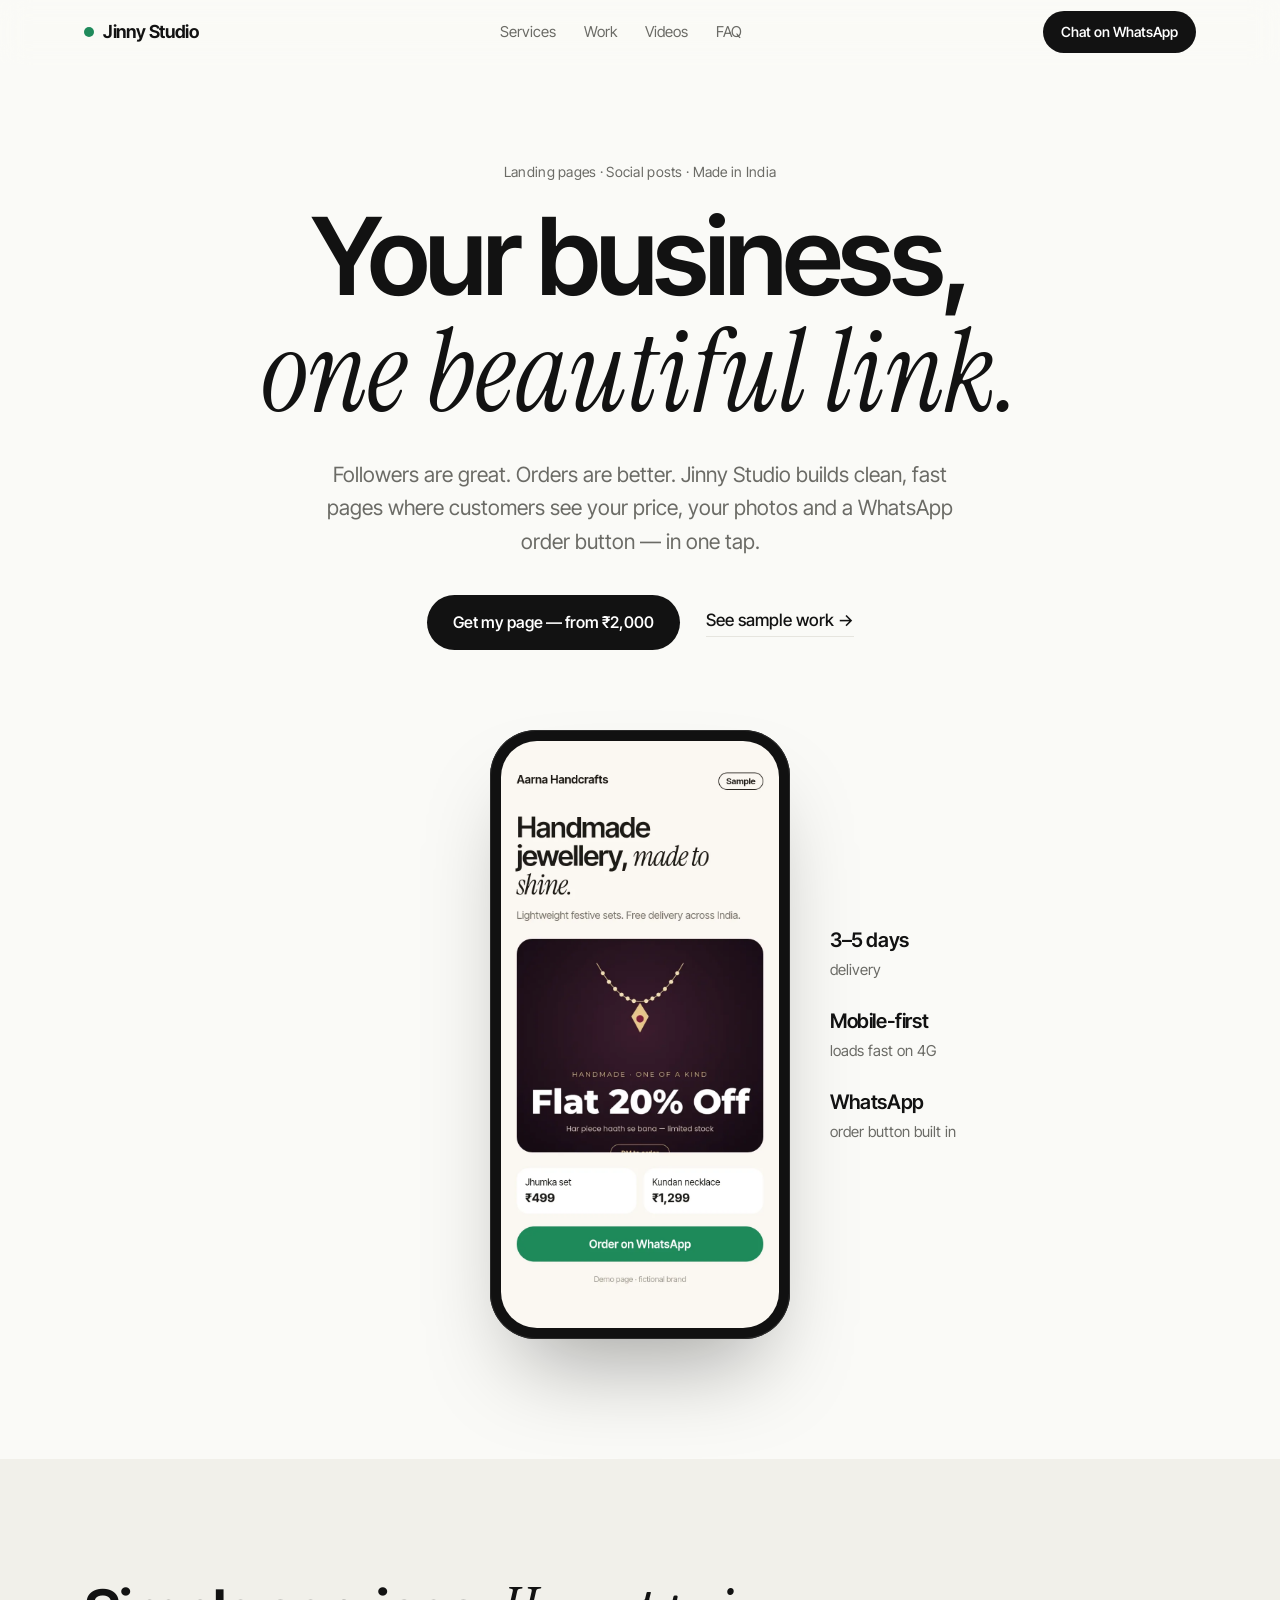
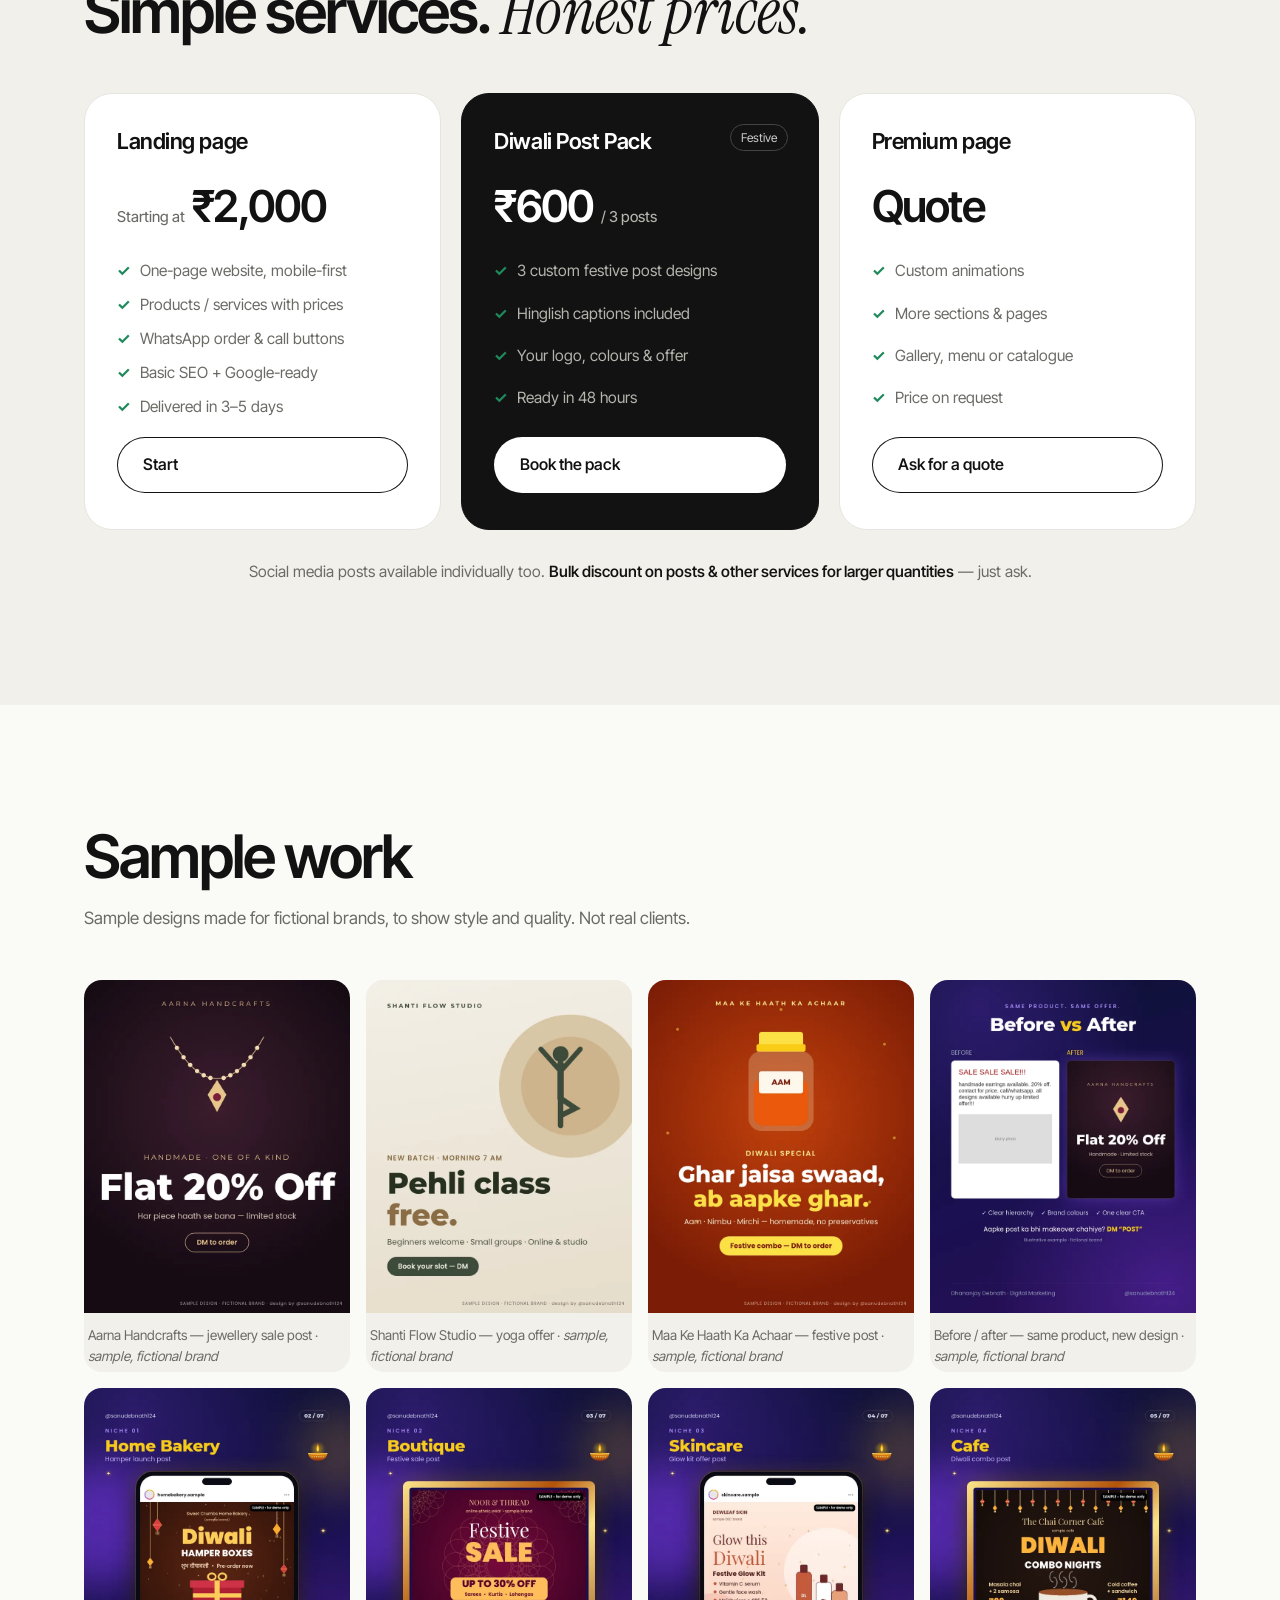
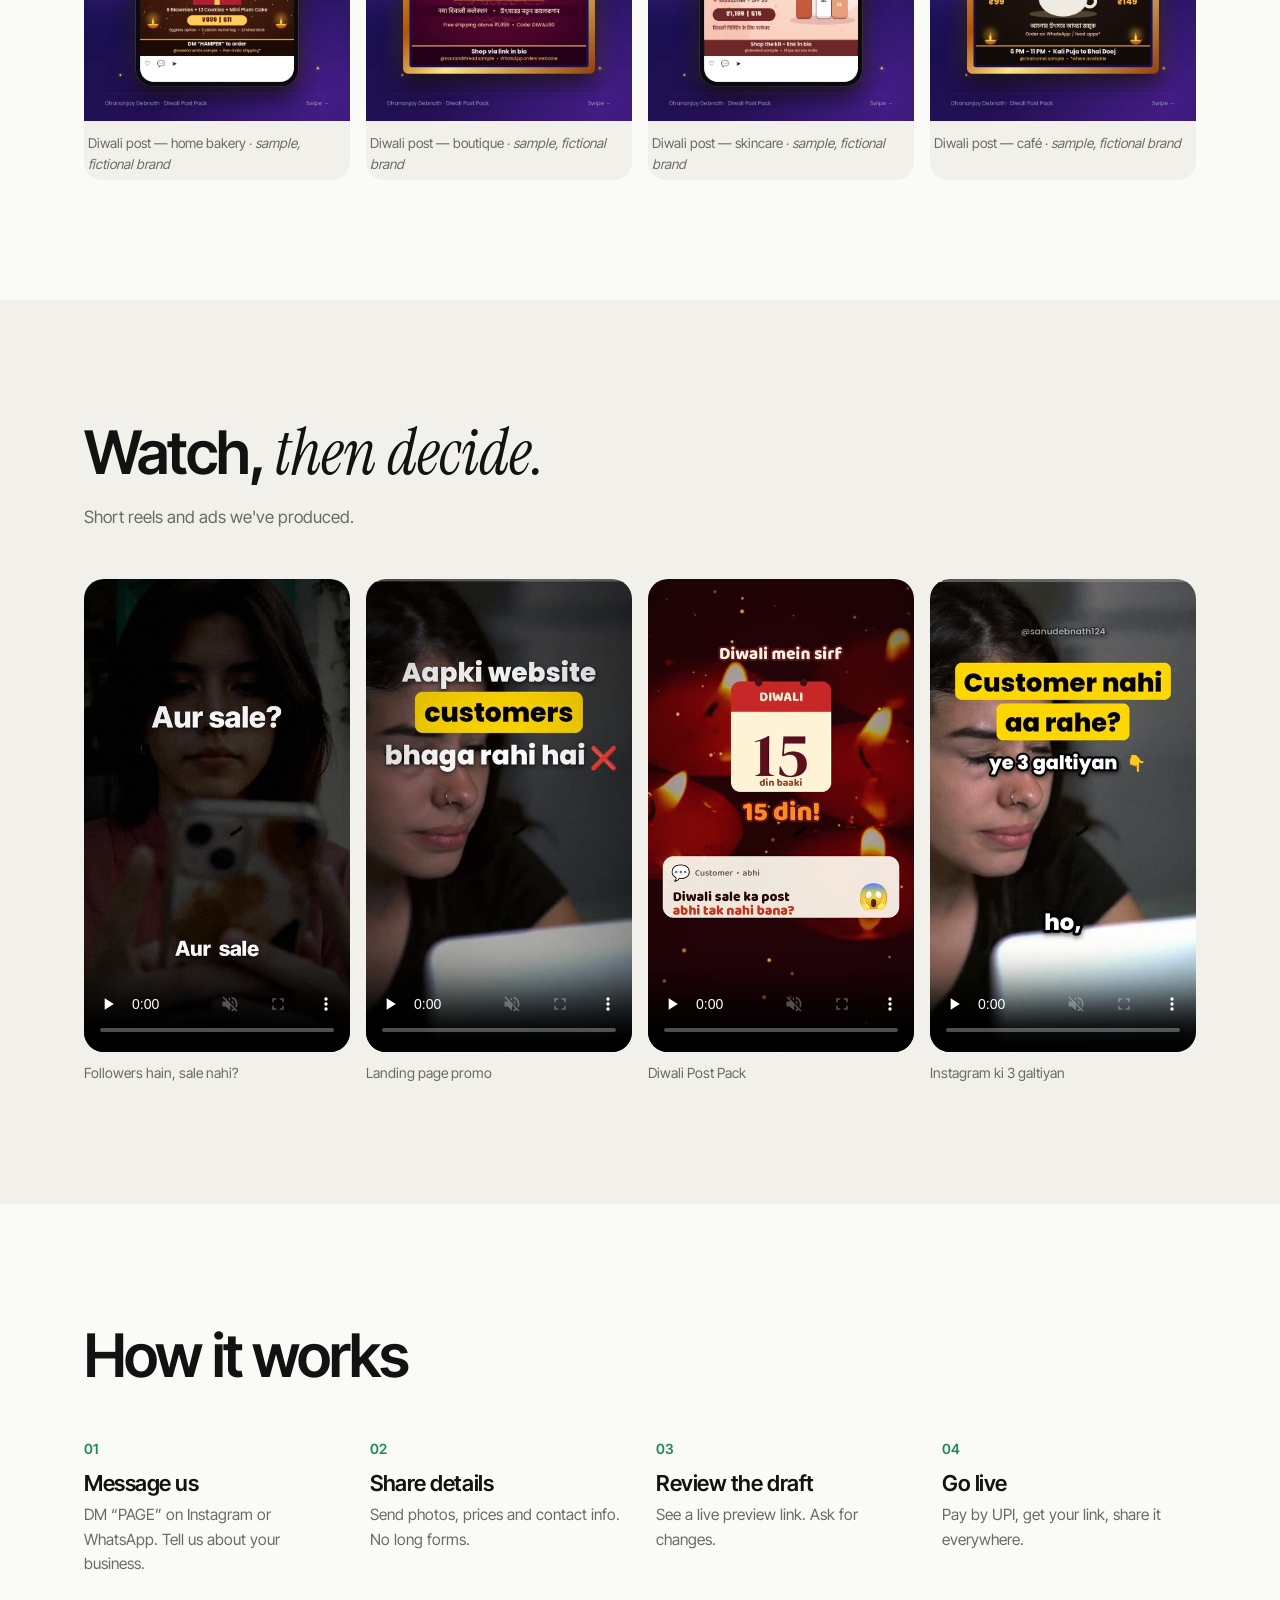
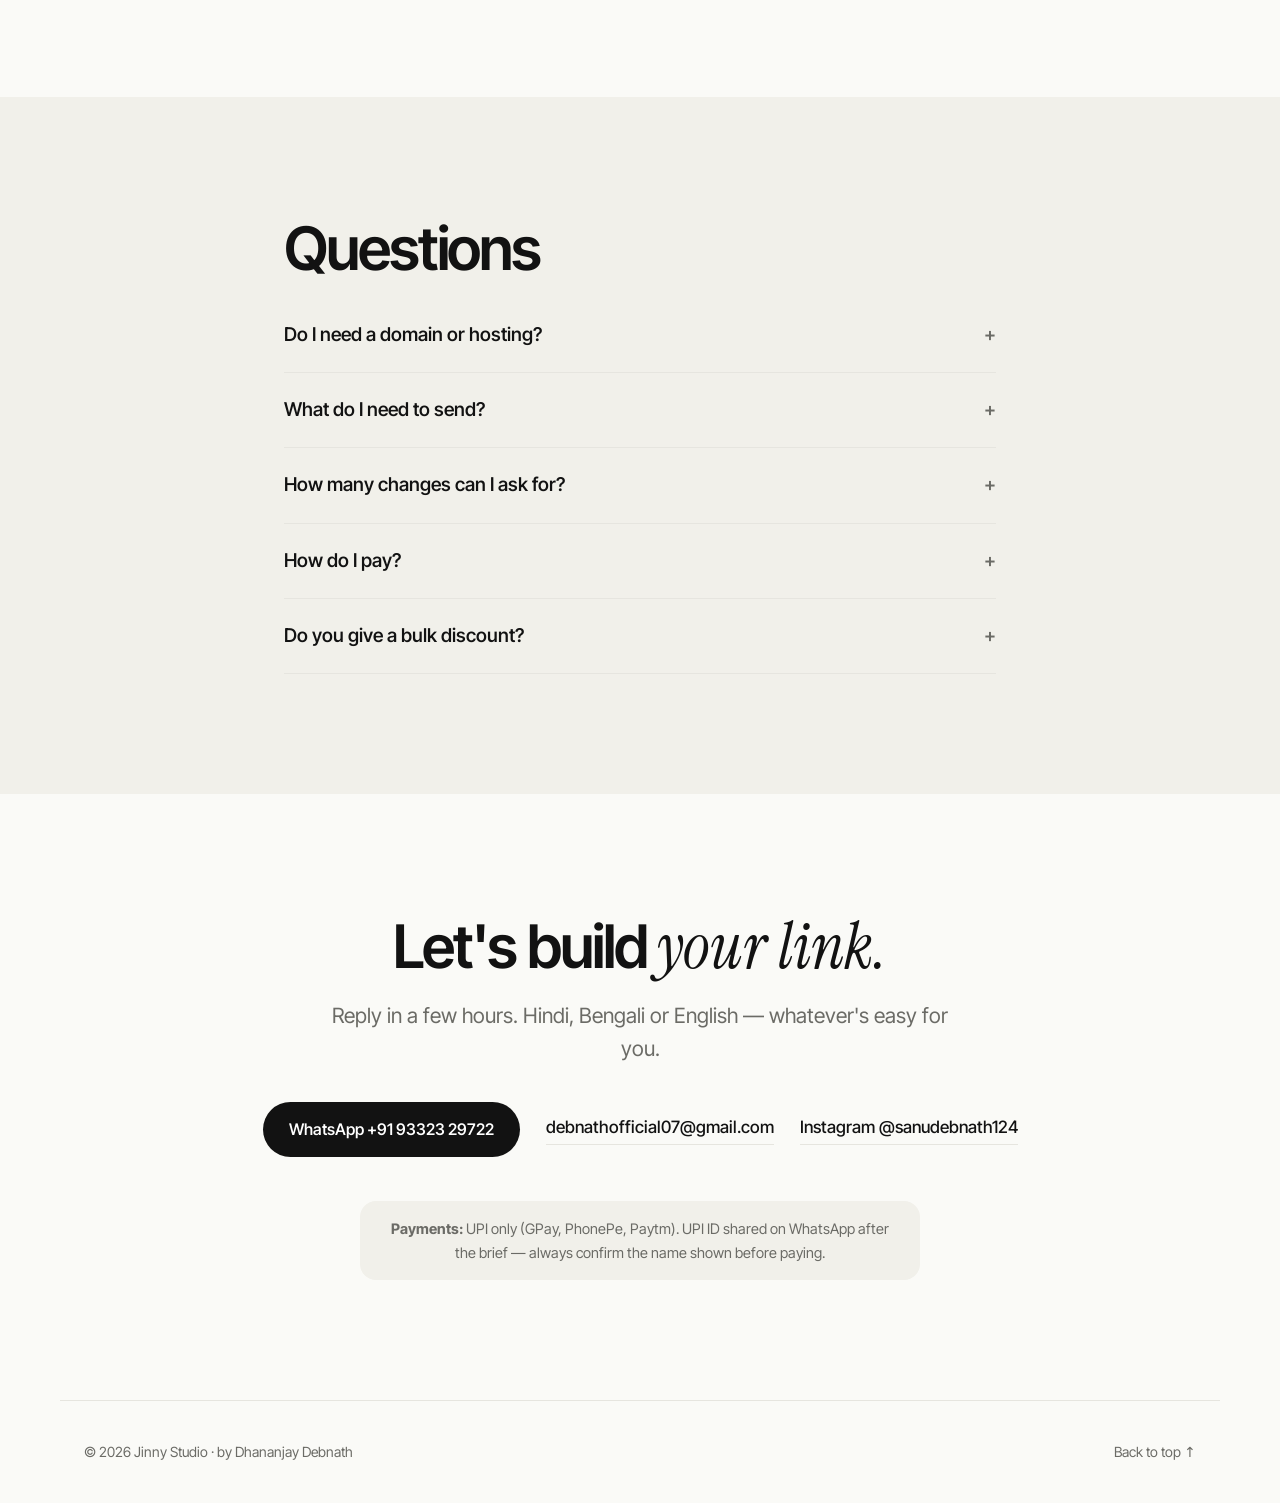
==== index.html @ 14b3f4c2 "Jinny Studio landing page" ====
<!doctype html>
<html lang="en-IN">
<head>
<meta charset="utf-8">
<meta name="viewport" content="width=device-width,initial-scale=1">
<title>Jinny Studio — Landing pages & social posts for small Indian businesses</title>
<meta name="description" content="Jinny Studio builds fast, mobile-first landing pages from ₹2,000 (3–5 days) and scroll-stopping social media posts for small businesses across India. WhatsApp-ready, UPI-friendly.">
<link rel="canonical" href="https://jinnystudio.vercel.app/">
<meta name="theme-color" content="#fafaf7">
<meta property="og:type" content="website">
<meta property="og:site_name" content="Jinny Studio">
<meta property="og:title" content="Jinny Studio — Your business, one beautiful link.">
<meta property="og:description" content="Landing pages starting at ₹2,000. Diwali Post Pack: 3 posts for ₹600 in 48 hours.">
<meta property="og:url" content="https://jinnystudio.vercel.app/">
<meta property="og:image" content="https://jinnystudio.vercel.app/assets/img/og.jpg">
<meta property="og:locale" content="en_IN">
<meta name="twitter:card" content="summary_large_image">
<link rel="icon" href="assets/img/favicon.svg" type="image/svg+xml">
<link rel="preload" href="assets/fonts/intertight.woff2" as="font" type="font/woff2" crossorigin>
<link rel="stylesheet" href="assets/site.css">
<script type="application/ld+json">{"@context": "https://schema.org", "@type": ["ProfessionalService", "LocalBusiness"], "name": "Jinny Studio", "url": "https://jinnystudio.vercel.app/", "image": "https://jinnystudio.vercel.app/assets/img/og.jpg", "founder": {"@type": "Person", "name": "Dhananjay Debnath"}, "email": "debnathofficial07@gmail.com", "telephone": "+919332329722", "areaServed": {"@type": "Country", "name": "India"}, "address": {"@type": "PostalAddress", "addressCountry": "IN"}, "priceRange": "₹600–₹2,000+", "paymentAccepted": "UPI", "sameAs": ["https://instagram.com/sanudebnath124"], "hasOfferCatalog": {"@type": "OfferCatalog", "name": "Services", "itemListElement": [{"@type": "Offer", "name": "Landing page", "description": "Mobile-first one-page website, 3–5 day delivery", "priceSpecification": {"@type": "PriceSpecification", "minPrice": 2000, "priceCurrency": "INR"}}, {"@type": "Offer", "name": "Diwali Post Pack", "description": "3 festive posts in 48 hours", "price": 600, "priceCurrency": "INR"}, {"@type": "Offer", "name": "Premium landing page", "description": "Custom animations, more sections — price on request"}]}}</script>
</head>
<body>
<a class="skip" href="#main">Skip to content</a>
<header class="nav" id="top">
  <div class="wrap nav-in">
    <a href="#top" class="logo" aria-label="Jinny Studio home"><span class="dot"></span>Jinny Studio</a>
    <nav aria-label="Primary"><a href="#services">Services</a><a href="#work">Work</a><a href="#videos">Videos</a><a href="#faq">FAQ</a></nav>
    <a class="btn btn-sm" href="https://wa.me/919332329722?text=Hi%2C%20I%20want%20a%20landing%20page" rel="noopener">Chat on WhatsApp</a>
  </div>
</header>
<main id="main">
<section class="hero wrap">
  <p class="eyebrow r">Landing pages · Social posts · Made in India</p>
  <h1 class="r">Your business,<br><em>one beautiful link.</em></h1>
  <p class="lede r">Followers are great. Orders are better. Jinny Studio builds clean, fast pages where customers see your price, your photos and a WhatsApp order button — in one tap.</p>
  <div class="cta-row r"><a class="btn" href="https://wa.me/919332329722?text=PAGE" rel="noopener">Get my page — from ₹2,000</a><a class="link" href="#work">See sample work →</a></div>
  <div class="hero-device r">
    <div class="phone"><div class="screen"><img src="assets/img/hero-sample-page.webp" alt="Sample landing page for a fictional jewellery brand on a phone" width="780" height="1688" fetchpriority="high"></div></div>
    <ul class="facts"><li><b>3–5 days</b><span>delivery</span></li><li><b>Mobile-first</b><span>loads fast on 4G</span></li><li><b>WhatsApp</b><span>order button built in</span></li></ul>
  </div>
</section>

<section id="services" class="band">
  <div class="wrap">
    <h2 class="r">Simple services. <em>Honest prices.</em></h2>
    <div class="cards">
      <article class="card r"><h3>Landing page</h3><p class="price"><small>Starting at</small> ₹2,000</p><ul><li>One-page website, mobile-first</li><li>Products / services with prices</li><li>WhatsApp order & call buttons</li><li>Basic SEO + Google-ready</li><li>Delivered in 3–5 days</li></ul><a class="btn btn-line" href="https://wa.me/919332329722?text=PAGE">Start</a></article>
      <article class="card card-dark r"><span class="tag">Festive</span><h3>Diwali Post Pack</h3><p class="price">₹600 <small>/ 3 posts</small></p><ul><li>3 custom festive post designs</li><li>Hinglish captions included</li><li>Your logo, colours & offer</li><li>Ready in 48 hours</li></ul><a class="btn btn-light" href="https://wa.me/919332329722?text=DIWALI">Book the pack</a></article>
      <article class="card r"><h3>Premium page</h3><p class="price">Quote</p><ul><li>Custom animations</li><li>More sections & pages</li><li>Gallery, menu or catalogue</li><li>Price on request</li></ul><a class="btn btn-line" href="https://wa.me/919332329722?text=PREMIUM">Ask for a quote</a></article>
    </div>
    <p class="note r">Social media posts available individually too. <b>Bulk discount on posts &amp; other services for larger quantities</b> — just ask.</p>
  </div>
</section>

<section id="work" class="wrap sec">
  <h2 class="r">Sample work</h2>
  <p class="sub r">Sample designs made for fictional brands, to show style and quality. Not real clients.</p>
  <div class="grid">
    <figure class="r"><img src="assets/img/aarna-jewellery.webp" alt="Sample design for a fictional brand: Aarna Handcrafts — jewellery sale post" width="720" height="900" loading="lazy" decoding="async"><figcaption>Aarna Handcrafts — jewellery sale post · <i>sample, fictional brand</i></figcaption></figure>
<figure class="r"><img src="assets/img/shanti-yoga.webp" alt="Sample design for a fictional brand: Shanti Flow Studio — yoga offer" width="720" height="900" loading="lazy" decoding="async"><figcaption>Shanti Flow Studio — yoga offer · <i>sample, fictional brand</i></figcaption></figure>
<figure class="r"><img src="assets/img/maa-achaar.webp" alt="Sample design for a fictional brand: Maa Ke Haath Ka Achaar — festive post" width="720" height="900" loading="lazy" decoding="async"><figcaption>Maa Ke Haath Ka Achaar — festive post · <i>sample, fictional brand</i></figcaption></figure>
<figure class="r"><img src="assets/img/before-after.webp" alt="Sample design for a fictional brand: Before / after — same product, new design" width="720" height="900" loading="lazy" decoding="async"><figcaption>Before / after — same product, new design · <i>sample, fictional brand</i></figcaption></figure>
<figure class="r"><img src="assets/img/diwali-bakery.webp" alt="Sample design for a fictional brand: Diwali post — home bakery" width="720" height="900" loading="lazy" decoding="async"><figcaption>Diwali post — home bakery · <i>sample, fictional brand</i></figcaption></figure>
<figure class="r"><img src="assets/img/diwali-boutique.webp" alt="Sample design for a fictional brand: Diwali post — boutique" width="720" height="900" loading="lazy" decoding="async"><figcaption>Diwali post — boutique · <i>sample, fictional brand</i></figcaption></figure>
<figure class="r"><img src="assets/img/diwali-skincare.webp" alt="Sample design for a fictional brand: Diwali post — skincare" width="720" height="900" loading="lazy" decoding="async"><figcaption>Diwali post — skincare · <i>sample, fictional brand</i></figcaption></figure>
<figure class="r"><img src="assets/img/diwali-cafe.webp" alt="Sample design for a fictional brand: Diwali post — café" width="720" height="900" loading="lazy" decoding="async"><figcaption>Diwali post — café · <i>sample, fictional brand</i></figcaption></figure>
  </div>
</section>

<section id="videos" class="band">
  <div class="wrap">
    <h2 class="r">Watch, <em>then decide.</em></h2>
    <p class="sub r">Short reels and ads we've produced.</p>
    <div class="vids" id="vids"><div class="r"><div class="vid"><video data-src="assets/video/jinny-ad-online-customers.mp4" poster="assets/img/jinny-ad-poster.jpg" controls muted playsinline preload="none"></video></div><p class="vt">Followers hain, sale nahi?</p></div>
<div class="r"><div class="vid"><video data-src="assets/video/landing-promo.mp4" poster="assets/img/landing-promo-poster.jpg" controls muted playsinline preload="none"></video></div><p class="vt">Landing page promo</p></div>
<div class="r"><div class="vid"><video data-src="assets/video/diwali-post-pack.mp4" poster="assets/img/diwali-post-pack-poster.jpg" controls muted playsinline preload="none"></video></div><p class="vt">Diwali Post Pack</p></div>
<div class="r"><div class="vid"><video data-src="assets/video/reel-3-galtiyan.mp4" poster="assets/img/reel-3-galtiyan-poster.jpg" controls muted playsinline preload="none"></video></div><p class="vt">Instagram ki 3 galtiyan</p></div></div>
  </div>
</section>

<section class="wrap sec" id="process">
  <h2 class="r">How it works</h2>
  <ol class="steps">
    <li class="r"><span>01</span><h3>Message us</h3><p>DM “PAGE” on Instagram or WhatsApp. Tell us about your business.</p></li>
    <li class="r"><span>02</span><h3>Share details</h3><p>Send photos, prices and contact info. No long forms.</p></li>
    <li class="r"><span>03</span><h3>Review the draft</h3><p>See a live preview link. Ask for changes.</p></li>
    <li class="r"><span>04</span><h3>Go live</h3><p>Pay by UPI, get your link, share it everywhere.</p></li>
  </ol>
</section>

<section id="faq" class="band">
  <div class="wrap narrow">
    <h2 class="r">Questions</h2>
    <details class="r"><summary>Do I need a domain or hosting?</summary><p>No. Your page goes live on a free link first. If you want your own .in or .com domain later, we'll help you connect it (domain cost is paid by you, directly to the registrar).</p></details>
    <details class="r"><summary>What do I need to send?</summary><p>Your business name, logo (if any), 5–10 product photos, prices, WhatsApp number and address or delivery area.</p></details>
    <details class="r"><summary>How many changes can I ask for?</summary><p>Reasonable changes during the draft stage are included. Big new sections may move you to the Premium tier.</p></details>
    <details class="r"><summary>How do I pay?</summary><p>UPI. A part is paid upfront to start, the rest after you approve the draft. Details on WhatsApp.</p></details>
    <details class="r"><summary>Do you give a bulk discount?</summary><p>Yes — for larger quantities of posts and other services. Message us with what you need for a quote.</p></details>
  </div>
</section>

<section id="contact" class="wrap sec contact">
  <h2 class="r">Let's build <em>your link.</em></h2>
  <p class="lede r">Reply in a few hours. Hindi, Bengali or English — whatever's easy for you.</p>
  <div class="cta-row r"><a class="btn" href="https://wa.me/919332329722?text=PAGE">WhatsApp +91 93323 29722</a><a class="link" href="mailto:debnathofficial07@gmail.com">debnathofficial07@gmail.com</a><a class="link" href="https://instagram.com/sanudebnath124" rel="noopener">Instagram @sanudebnath124</a></div>
  <p class="upi r"><b>Payments:</b> UPI only (GPay, PhonePe, Paytm). UPI ID shared on WhatsApp after the brief — always confirm the name shown before paying.</p>
</section>
</main>
<footer class="wrap foot"><span>© <span id="y">2026</span> Jinny Studio · by Dhananjay Debnath</span><a href="#top">Back to top ↑</a></footer>
<script>window.SITE={"youtubeIds": ["", "", ""]};</script>
<script src="assets/site.js" defer></script>
</body>
</html>
---- assets/site.css ----
@font-face{font-family:"Inter Tight";src:url(fonts/intertight.woff2) format("woff2");font-weight:100 900;font-display:swap}
@font-face{font-family:"Instrument Serif";src:url(fonts/instrument-italic.woff2) format("woff2");font-style:italic;font-display:swap}
:root{--bg:#fafaf7;--ink:#121212;--mut:#6b6b66;--line:#e6e5df;--soft:#f1f0ea;--acc:#1f8a5b}
*{box-sizing:border-box;margin:0;padding:0}
html{scroll-behavior:smooth;-webkit-text-size-adjust:100%}
body{font:17px/1.6 "Inter Tight",system-ui,-apple-system,Segoe UI,sans-serif;background:var(--bg);color:var(--ink);-webkit-font-smoothing:antialiased}
img,video{max-width:100%;display:block}
a{color:inherit}
em{font-family:"Instrument Serif",Georgia,serif;font-style:italic;font-weight:400;letter-spacing:0}
.wrap{max-width:1160px;margin:0 auto;padding:0 24px}.narrow{max-width:760px}
.skip{position:absolute;left:-999px}.skip:focus{left:12px;top:12px;background:#fff;padding:8px;z-index:9}
.nav{position:sticky;top:0;z-index:5;background:rgba(250,250,247,.82);backdrop-filter:saturate(1.6) blur(14px);-webkit-backdrop-filter:saturate(1.6) blur(14px);border-bottom:1px solid transparent;transition:border-color .3s}
.nav.s{border-color:var(--line)}
.nav-in{display:flex;align-items:center;justify-content:space-between;height:64px;gap:24px}
.logo{font-weight:650;letter-spacing:-.02em;text-decoration:none;display:flex;align-items:center;gap:9px;font-size:18px}
.dot{width:10px;height:10px;border-radius:50%;background:var(--acc)}
nav a{text-decoration:none;color:var(--mut);font-size:15px;margin:0 14px;transition:color .2s}nav a:hover{color:var(--ink)}
.btn{display:inline-block;background:var(--ink);color:#fff;text-decoration:none;padding:15px 26px;border-radius:999px;font-weight:550;font-size:16px;transition:transform .2s,background .2s}
.btn:hover{transform:translateY(-1px);background:#000}.btn-sm{padding:10px 18px;font-size:14px}
.btn-line{background:transparent;color:var(--ink);box-shadow:inset 0 0 0 1px var(--ink)}.btn-line:hover{background:var(--ink);color:#fff}
.btn-light{background:#fff;color:var(--ink)}.btn-light:hover{background:#eee}
.link{color:var(--ink);text-decoration:none;font-weight:500;border-bottom:1px solid var(--line);padding-bottom:2px}.link:hover{border-color:var(--ink)}
h1,h2,h3{letter-spacing:-.035em;line-height:1.04;font-weight:600}
h1{font-size:clamp(46px,8.4vw,112px);margin:18px 0 26px}
h1 em,h2 em{font-size:1.06em}
h2{font-size:clamp(34px,5vw,60px);margin-bottom:18px}
h3{font-size:22px;letter-spacing:-.02em}
.eyebrow{font-size:14px;color:var(--mut);letter-spacing:.02em}
.hero{padding-top:96px;text-align:center}
.lede{font-size:clamp(18px,2vw,21px);color:var(--mut);max-width:640px;margin:0 auto}
.cta-row{display:flex;gap:26px;justify-content:center;align-items:center;flex-wrap:wrap;margin-top:36px}
.hero-device{margin:80px auto 0;display:grid;grid-template-columns:1fr auto 1fr;align-items:center;gap:40px}
.phone{grid-column:2;width:300px;border-radius:46px;padding:11px;background:#111;box-shadow:0 50px 90px -30px rgba(0,0,0,.35),0 0 0 1px #2a2a2a inset}
.screen{border-radius:36px;overflow:hidden;aspect-ratio:9/19;background:#000}.screen img{width:100%;height:100%;object-fit:cover}
.facts{grid-column:3;list-style:none;text-align:left;display:grid;gap:22px}.facts b{display:block;font-size:20px;font-weight:600;letter-spacing:-.02em}.facts span{color:var(--mut);font-size:15px}
.band{background:var(--soft);padding:120px 0;margin-top:120px}
.sec{padding:120px 24px 0}
.sub{color:var(--mut);margin-bottom:48px;max-width:620px}
.cards{display:grid;grid-template-columns:repeat(3,1fr);gap:20px;margin-top:48px}
.card{background:#fff;border-radius:28px;padding:36px 32px;display:flex;flex-direction:column;gap:18px;border:1px solid var(--line);position:relative}
.card ul{list-style:none;display:grid;gap:9px;color:var(--mut);font-size:15.5px;flex:1}.card li:before{content:"✓";color:var(--acc);margin-right:10px;font-weight:700}
.price{font-size:44px;font-weight:600;letter-spacing:-.04em}.price small{font-size:15px;color:var(--mut);font-weight:450;letter-spacing:0}
.card-dark{background:var(--ink);color:#fff;border-color:var(--ink)}.card-dark ul,.card-dark small{color:#b5b5ae}
.tag{position:absolute;top:30px;right:30px;font-size:12px;border:1px solid #444;border-radius:99px;padding:3px 10px;color:#ccc}
.note{margin-top:30px;color:var(--mut);font-size:15.5px;text-align:center}.note b{color:var(--ink);font-weight:550}
.grid{display:grid;grid-template-columns:repeat(4,1fr);gap:16px}
.grid figure{border-radius:18px;overflow:hidden;background:var(--soft)}
.grid img{width:100%;height:auto;aspect-ratio:4/5;object-fit:cover;transition:transform .6s cubic-bezier(.2,.7,.2,1)}.grid figure:hover img{transform:scale(1.03)}
figcaption{font-size:13.5px;color:var(--mut);padding:12px 4px 4px}
.vids{display:grid;grid-template-columns:repeat(4,1fr);gap:16px}
.vid{border-radius:20px;overflow:hidden;background:#000;aspect-ratio:9/16;position:relative}
.vid video,.vid iframe{width:100%;height:100%;object-fit:cover;border:0}
.vt{font-size:14px;color:var(--mut);margin-top:10px}
.steps{list-style:none;display:grid;grid-template-columns:repeat(4,1fr);gap:32px;margin-top:48px}
.steps span{font-size:14px;color:var(--acc);font-weight:600}.steps h3{margin:10px 0 8px}.steps p{color:var(--mut);font-size:15.5px}
details{border-bottom:1px solid var(--line);padding:22px 0}summary{cursor:pointer;font-size:19px;font-weight:550;list-style:none;display:flex;justify-content:space-between}summary::after{content:"+";color:var(--mut);transition:transform .25s}details[open] summary::after{transform:rotate(45deg)}summary::-webkit-details-marker{display:none}
details p{color:var(--mut);margin-top:12px}
.contact{text-align:center;padding-bottom:40px}.upi{margin:44px auto 0;max-width:560px;font-size:14.5px;color:var(--mut);background:var(--soft);border-radius:16px;padding:16px 20px}
.foot{display:flex;justify-content:space-between;padding:40px 24px;color:var(--mut);font-size:14px;border-top:1px solid var(--line);margin-top:80px}.foot a{text-decoration:none}
.r{opacity:0;transform:translateY(22px);transition:opacity .9s cubic-bezier(.2,.7,.2,1),transform .9s cubic-bezier(.2,.7,.2,1)}.r.in{opacity:1;transform:none}
.no-js .r{opacity:1;transform:none}
@media (prefers-reduced-motion:reduce){.r{opacity:1;transform:none;transition:none}html{scroll-behavior:auto}}
@media (max-width:900px){nav{display:none}.cards,.steps{grid-template-columns:1fr}.grid,.vids{grid-template-columns:repeat(2,1fr)}.hero-device{grid-template-columns:1fr;gap:40px}.phone{grid-column:1;margin:0 auto;width:250px}.facts{grid-column:1;grid-template-columns:repeat(3,1fr);text-align:center}.facts b{font-size:16px}.band{padding:88px 0;margin-top:88px}.sec{padding-top:88px}.hero{padding-top:56px}}
@media (max-width:480px){.btn-sm{display:none}.facts span{font-size:13px}}
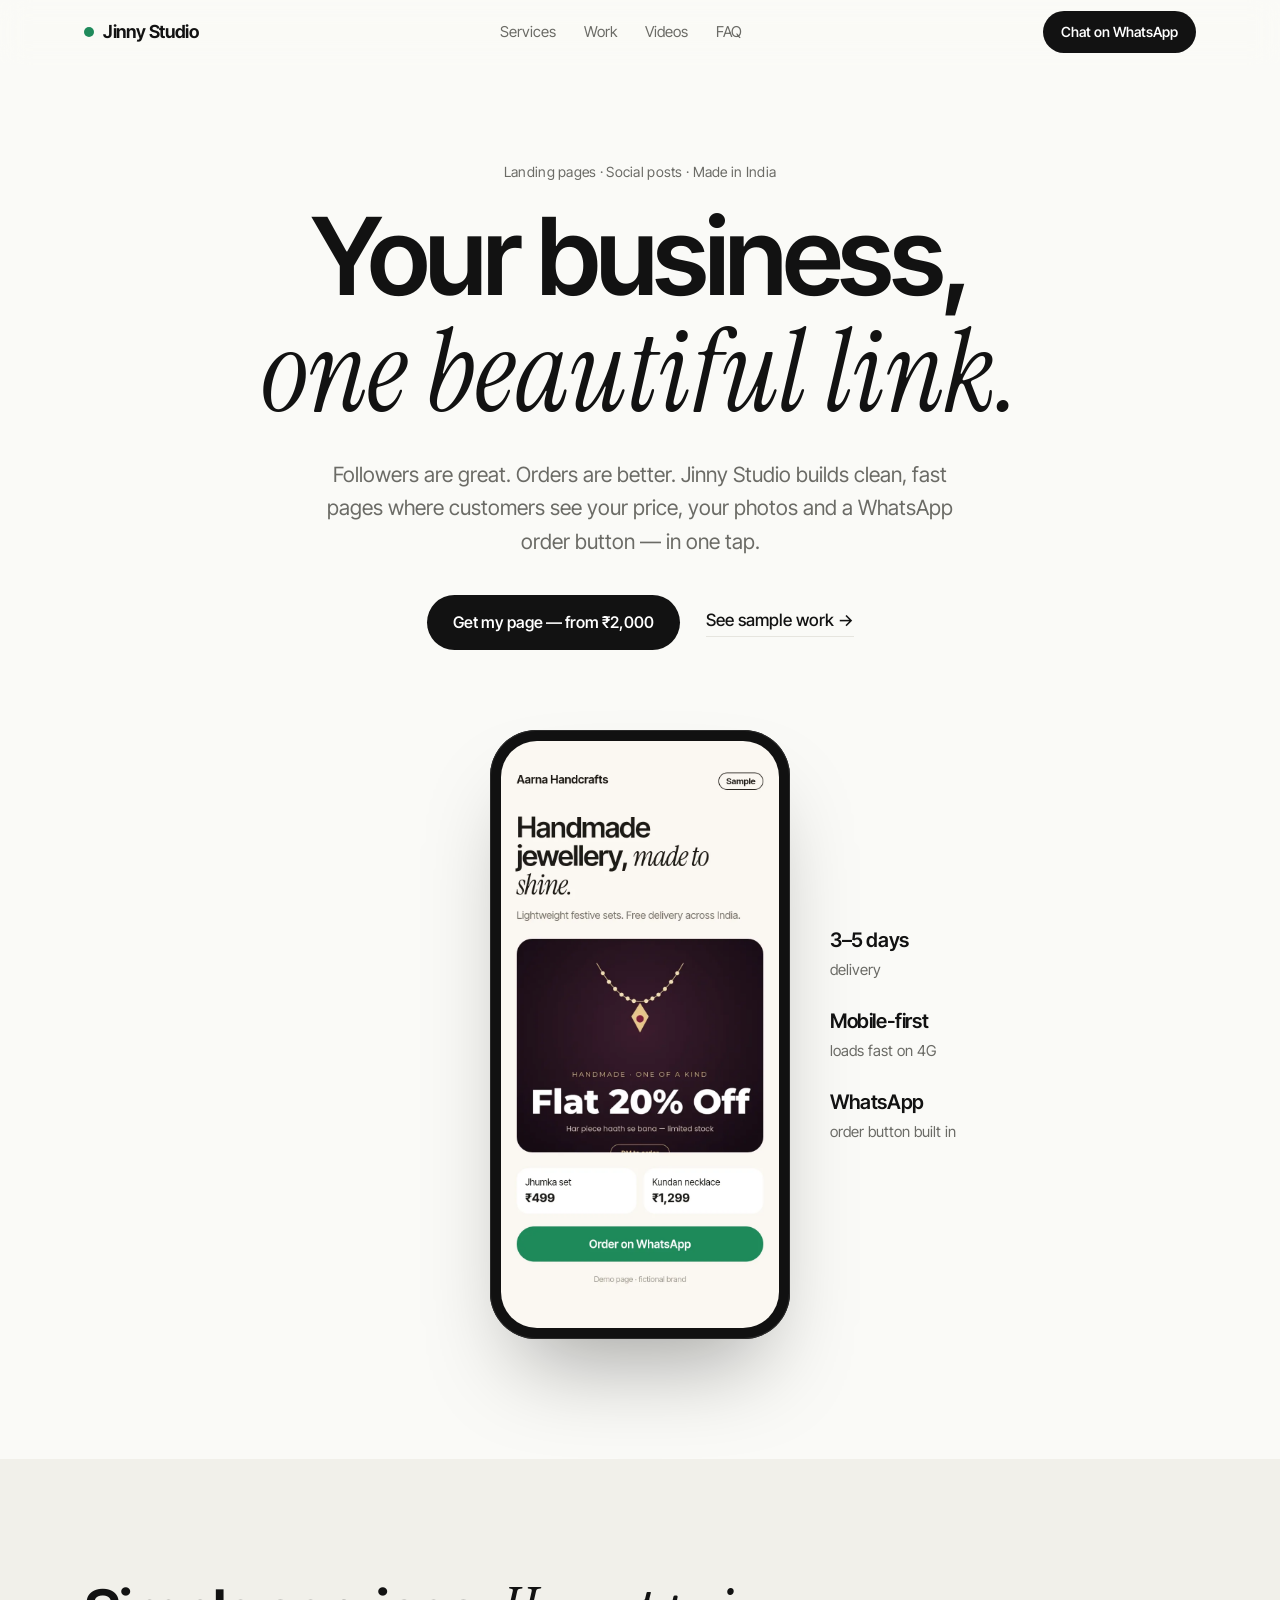
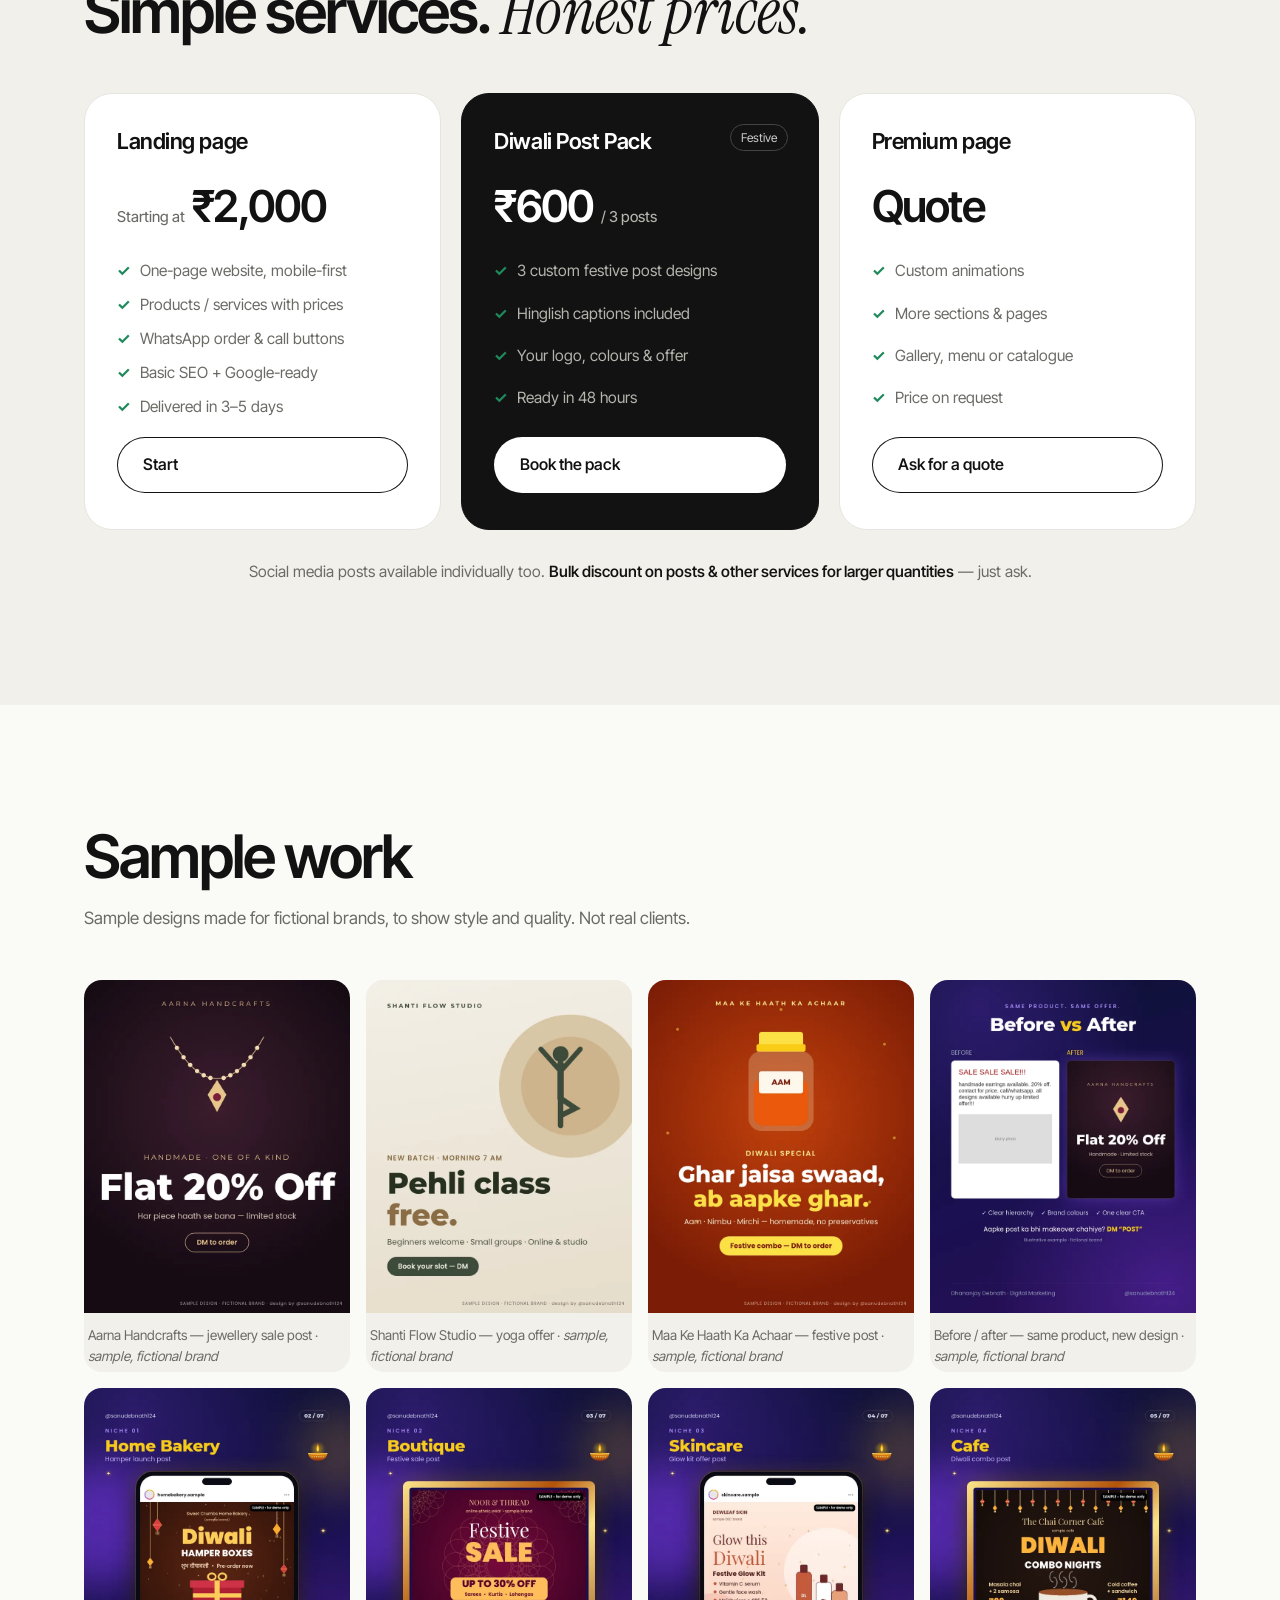
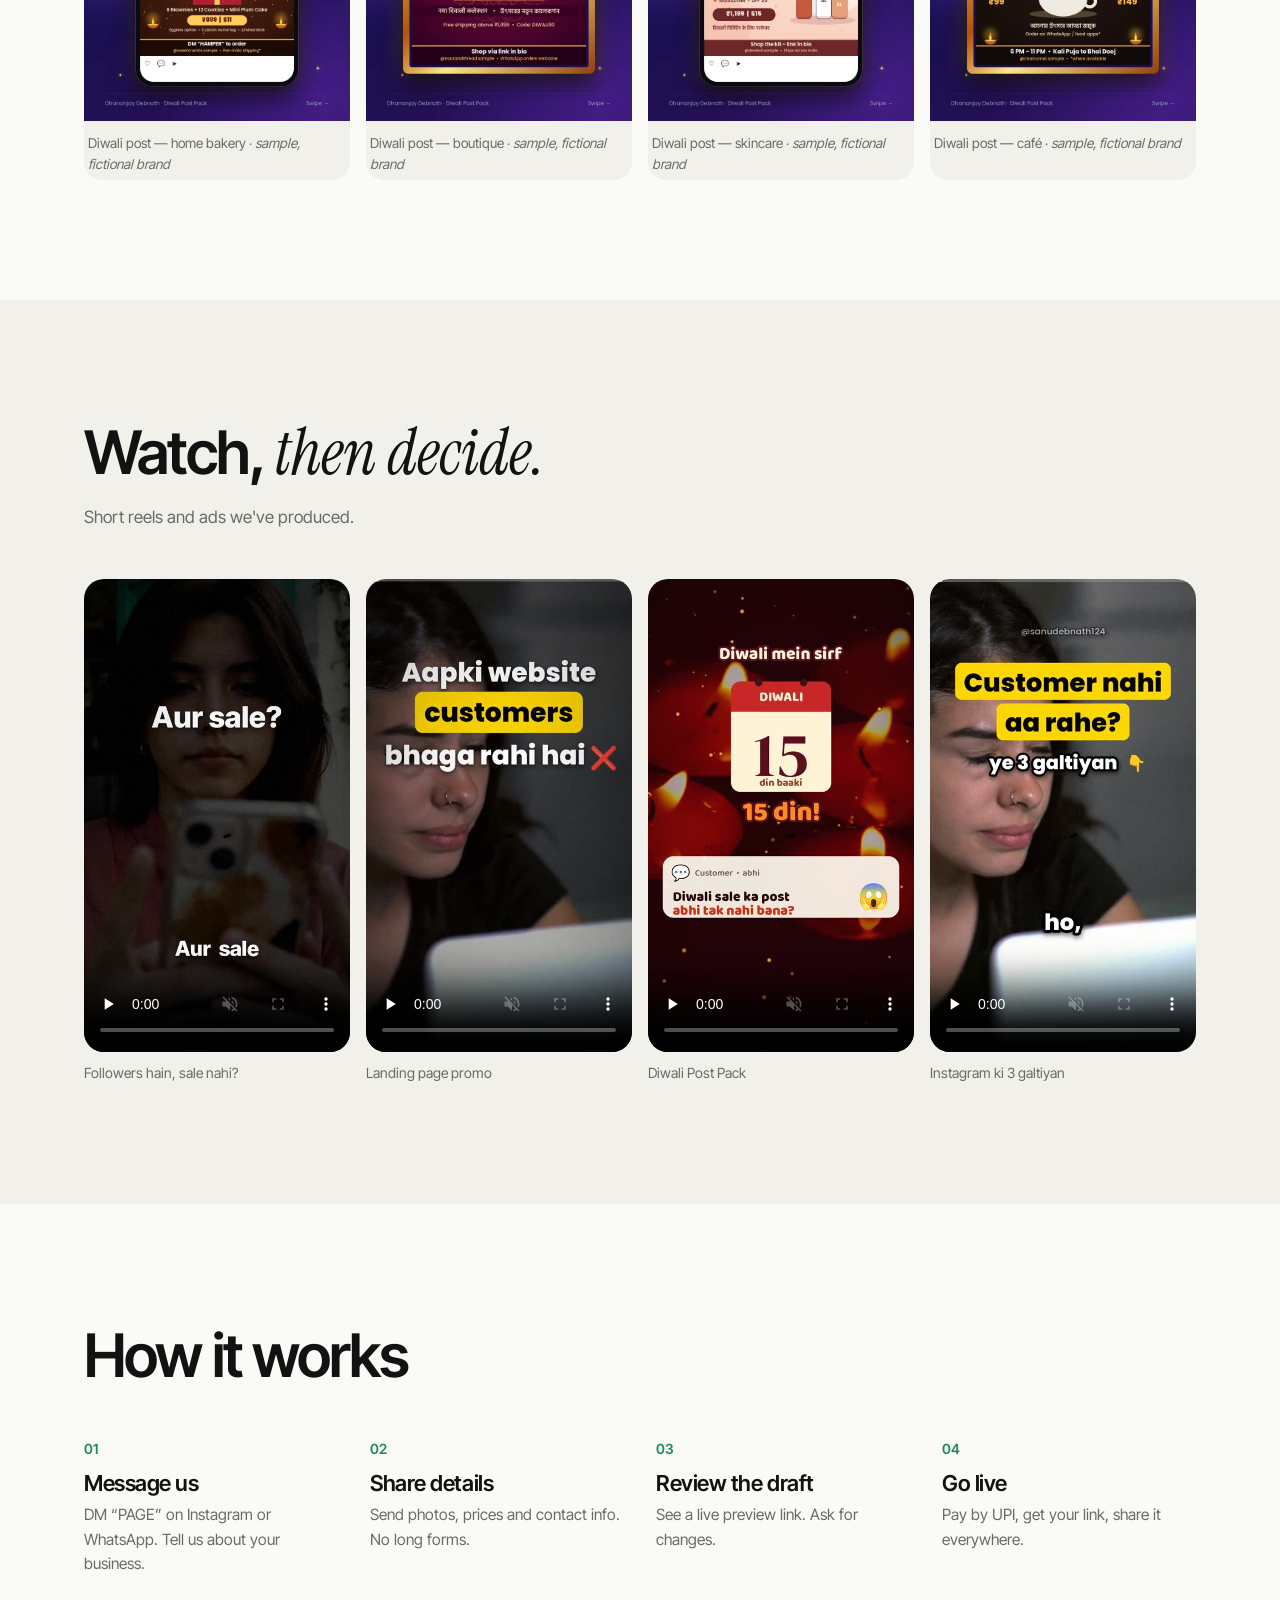
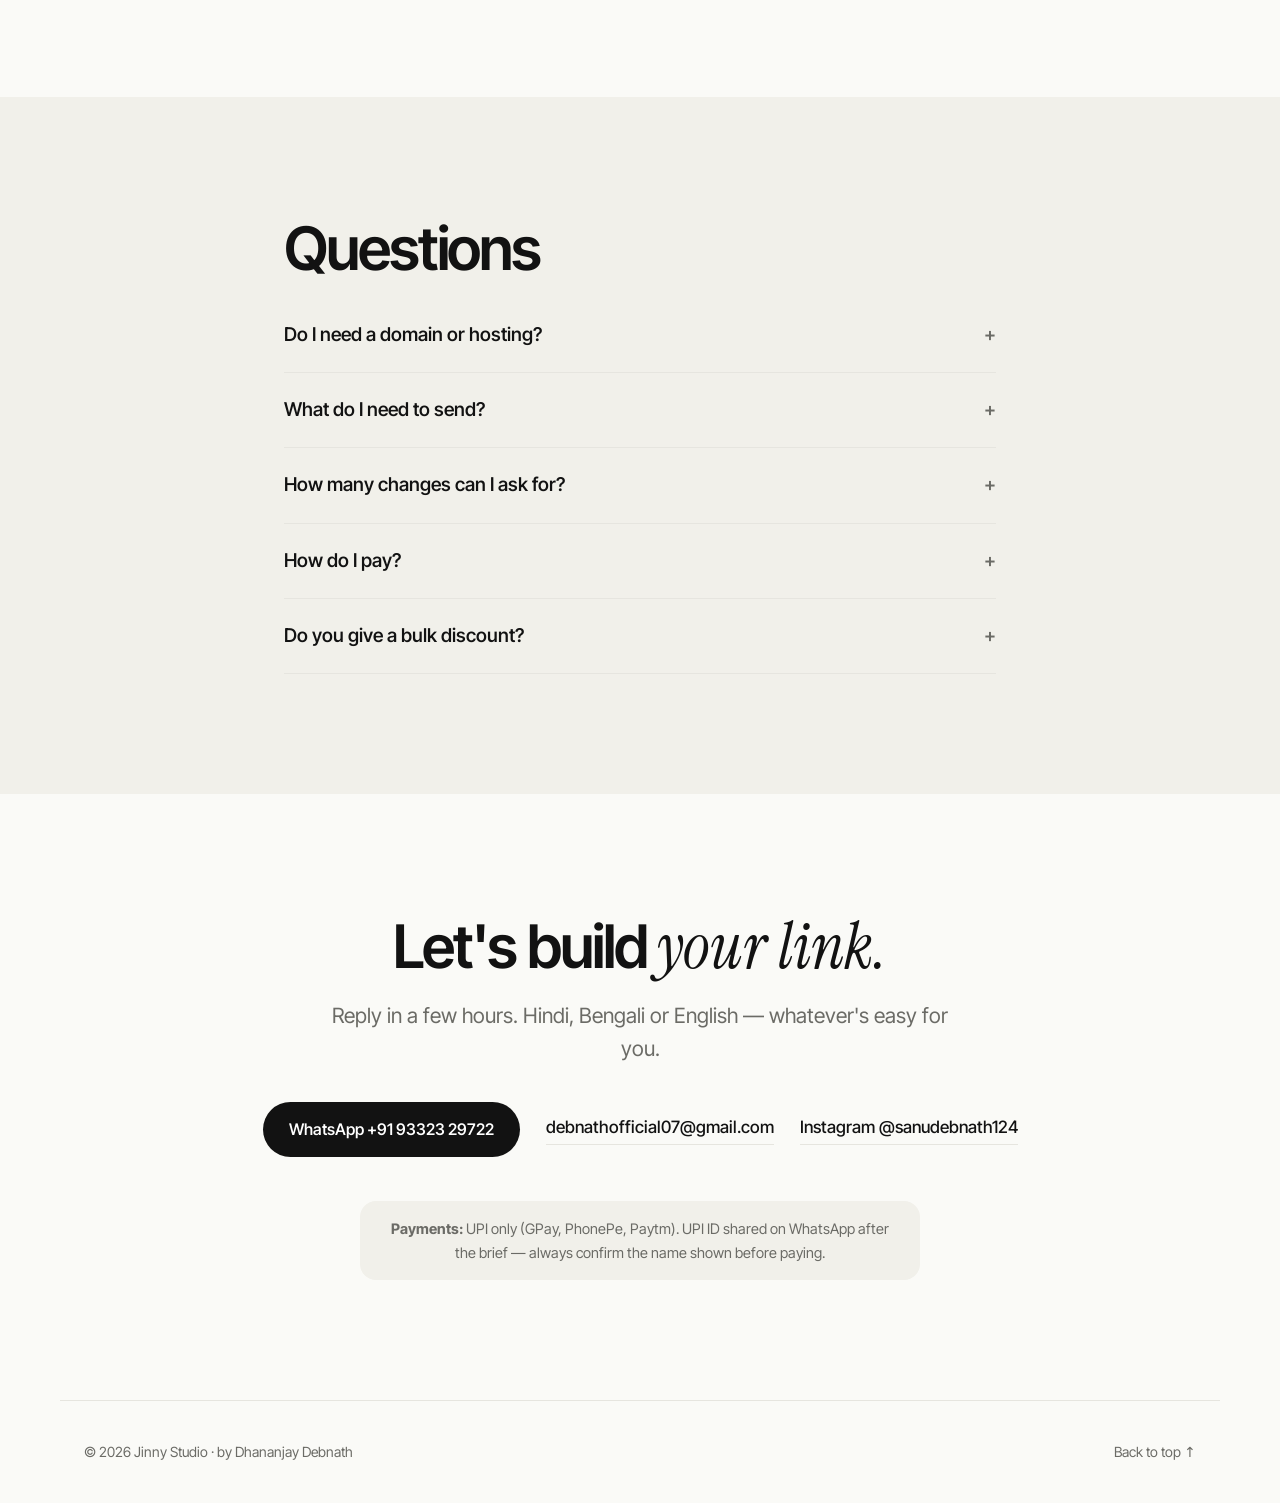
==== commit ce0cd9e1: "Publish on GitHub Pages" ====
--- a/index.html
+++ b/index.html
@@ -5,20 +5,20 @@
 <meta name="viewport" content="width=device-width,initial-scale=1">
 <title>Jinny Studio — Landing pages & social posts for small Indian businesses</title>
 <meta name="description" content="Jinny Studio builds fast, mobile-first landing pages from ₹2,000 (3–5 days) and scroll-stopping social media posts for small businesses across India. WhatsApp-ready, UPI-friendly.">
-<link rel="canonical" href="https://jinnystudio.vercel.app/">
+<link rel="canonical" href="https://debnathsanu171-commits.github.io/jinny-studio/">
 <meta name="theme-color" content="#fafaf7">
 <meta property="og:type" content="website">
 <meta property="og:site_name" content="Jinny Studio">
 <meta property="og:title" content="Jinny Studio — Your business, one beautiful link.">
 <meta property="og:description" content="Landing pages starting at ₹2,000. Diwali Post Pack: 3 posts for ₹600 in 48 hours.">
-<meta property="og:url" content="https://jinnystudio.vercel.app/">
-<meta property="og:image" content="https://jinnystudio.vercel.app/assets/img/og.jpg">
+<meta property="og:url" content="https://debnathsanu171-commits.github.io/jinny-studio/">
+<meta property="og:image" content="https://debnathsanu171-commits.github.io/jinny-studio/assets/img/og.jpg">
 <meta property="og:locale" content="en_IN">
 <meta name="twitter:card" content="summary_large_image">
 <link rel="icon" href="assets/img/favicon.svg" type="image/svg+xml">
 <link rel="preload" href="assets/fonts/intertight.woff2" as="font" type="font/woff2" crossorigin>
 <link rel="stylesheet" href="assets/site.css">
-<script type="application/ld+json">{"@context": "https://schema.org", "@type": ["ProfessionalService", "LocalBusiness"], "name": "Jinny Studio", "url": "https://jinnystudio.vercel.app/", "image": "https://jinnystudio.vercel.app/assets/img/og.jpg", "founder": {"@type": "Person", "name": "Dhananjay Debnath"}, "email": "debnathofficial07@gmail.com", "telephone": "+919332329722", "areaServed": {"@type": "Country", "name": "India"}, "address": {"@type": "PostalAddress", "addressCountry": "IN"}, "priceRange": "₹600–₹2,000+", "paymentAccepted": "UPI", "sameAs": ["https://instagram.com/sanudebnath124"], "hasOfferCatalog": {"@type": "OfferCatalog", "name": "Services", "itemListElement": [{"@type": "Offer", "name": "Landing page", "description": "Mobile-first one-page website, 3–5 day delivery", "priceSpecification": {"@type": "PriceSpecification", "minPrice": 2000, "priceCurrency": "INR"}}, {"@type": "Offer", "name": "Diwali Post Pack", "description": "3 festive posts in 48 hours", "price": 600, "priceCurrency": "INR"}, {"@type": "Offer", "name": "Premium landing page", "description": "Custom animations, more sections — price on request"}]}}</script>
+<script type="application/ld+json">{"@context": "https://schema.org", "@type": ["ProfessionalService", "LocalBusiness"], "name": "Jinny Studio", "url": "https://debnathsanu171-commits.github.io/jinny-studio/", "image": "https://debnathsanu171-commits.github.io/jinny-studio/assets/img/og.jpg", "founder": {"@type": "Person", "name": "Dhananjay Debnath"}, "email": "debnathofficial07@gmail.com", "telephone": "+919332329722", "areaServed": {"@type": "Country", "name": "India"}, "address": {"@type": "PostalAddress", "addressCountry": "IN"}, "priceRange": "₹600–₹2,000+", "paymentAccepted": "UPI", "sameAs": ["https://instagram.com/sanudebnath124"], "hasOfferCatalog": {"@type": "OfferCatalog", "name": "Services", "itemListElement": [{"@type": "Offer", "name": "Landing page", "description": "Mobile-first one-page website, 3–5 day delivery", "priceSpecification": {"@type": "PriceSpecification", "minPrice": 2000, "priceCurrency": "INR"}}, {"@type": "Offer", "name": "Diwali Post Pack", "description": "3 festive posts in 48 hours", "price": 600, "priceCurrency": "INR"}, {"@type": "Offer", "name": "Premium landing page", "description": "Custom animations, more sections — price on request"}]}}</script>
 </head>
 <body>
 <a class="skip" href="#main">Skip to content</a>
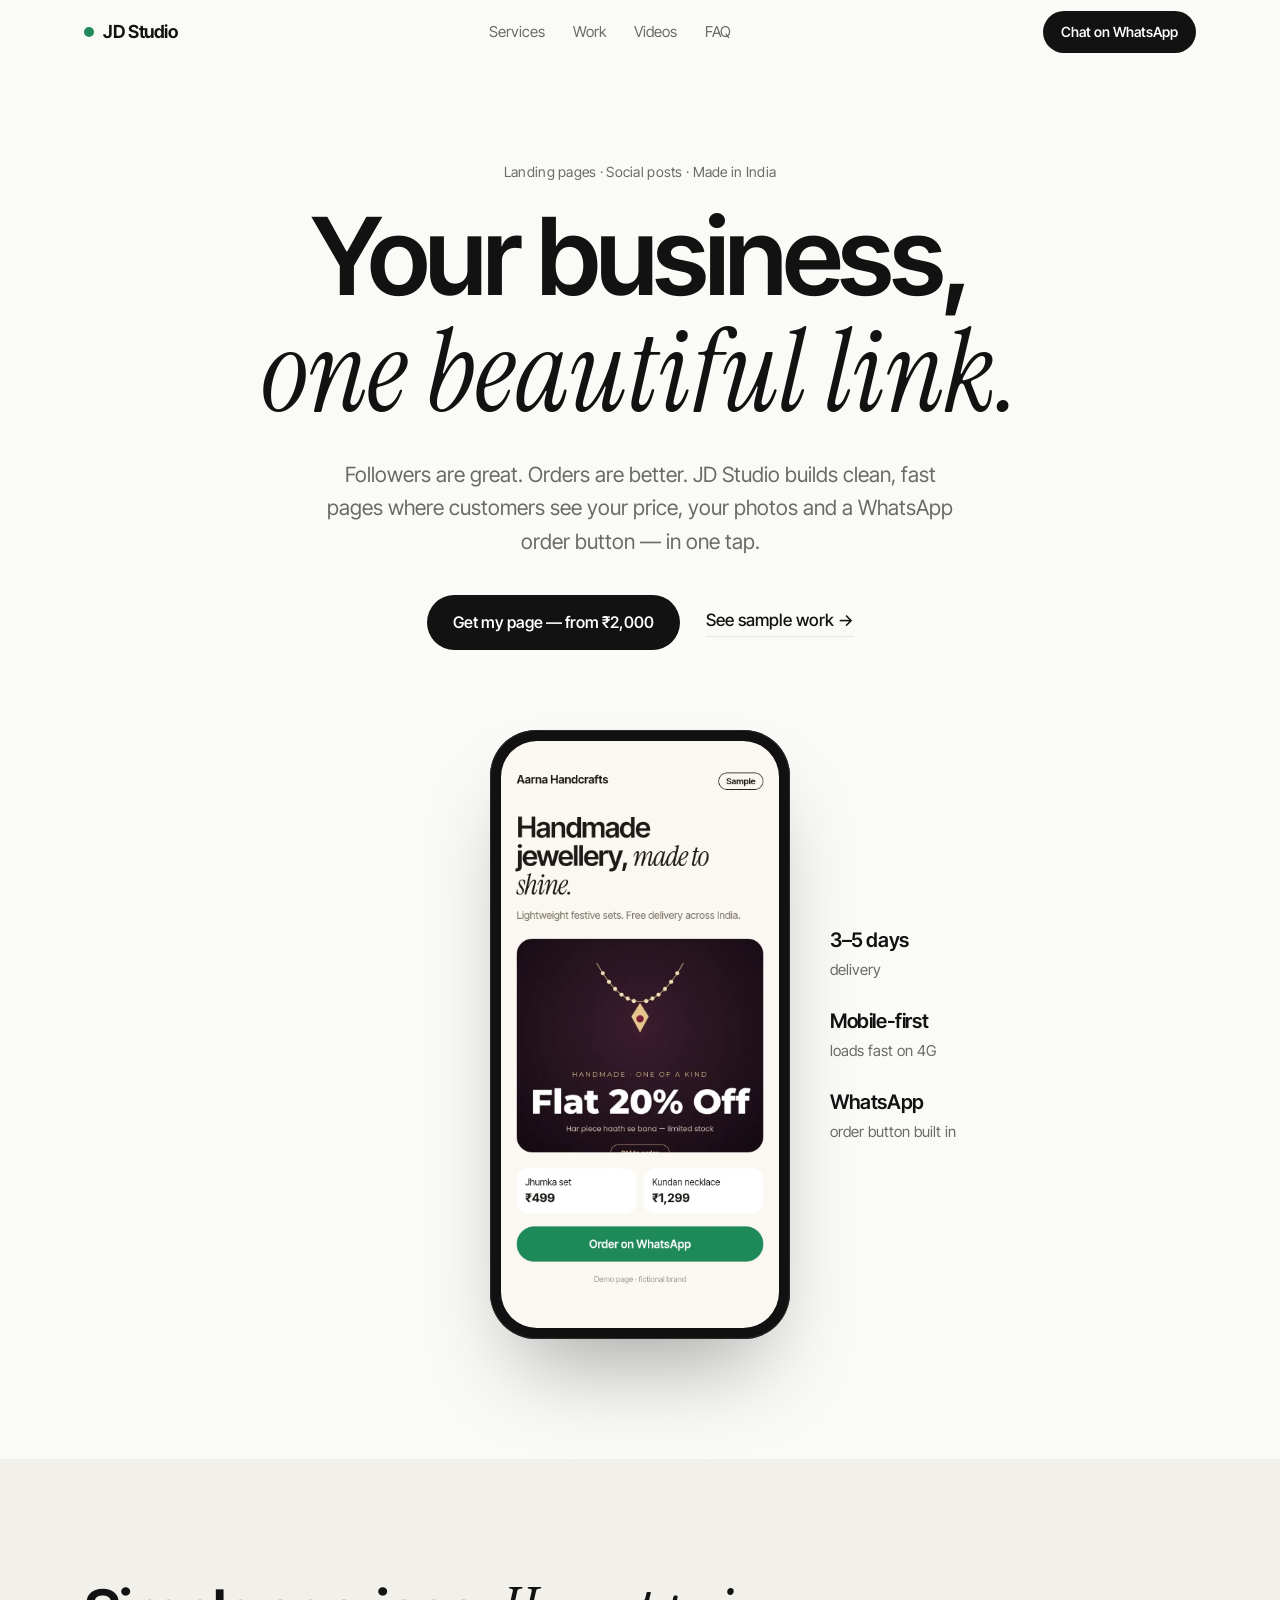
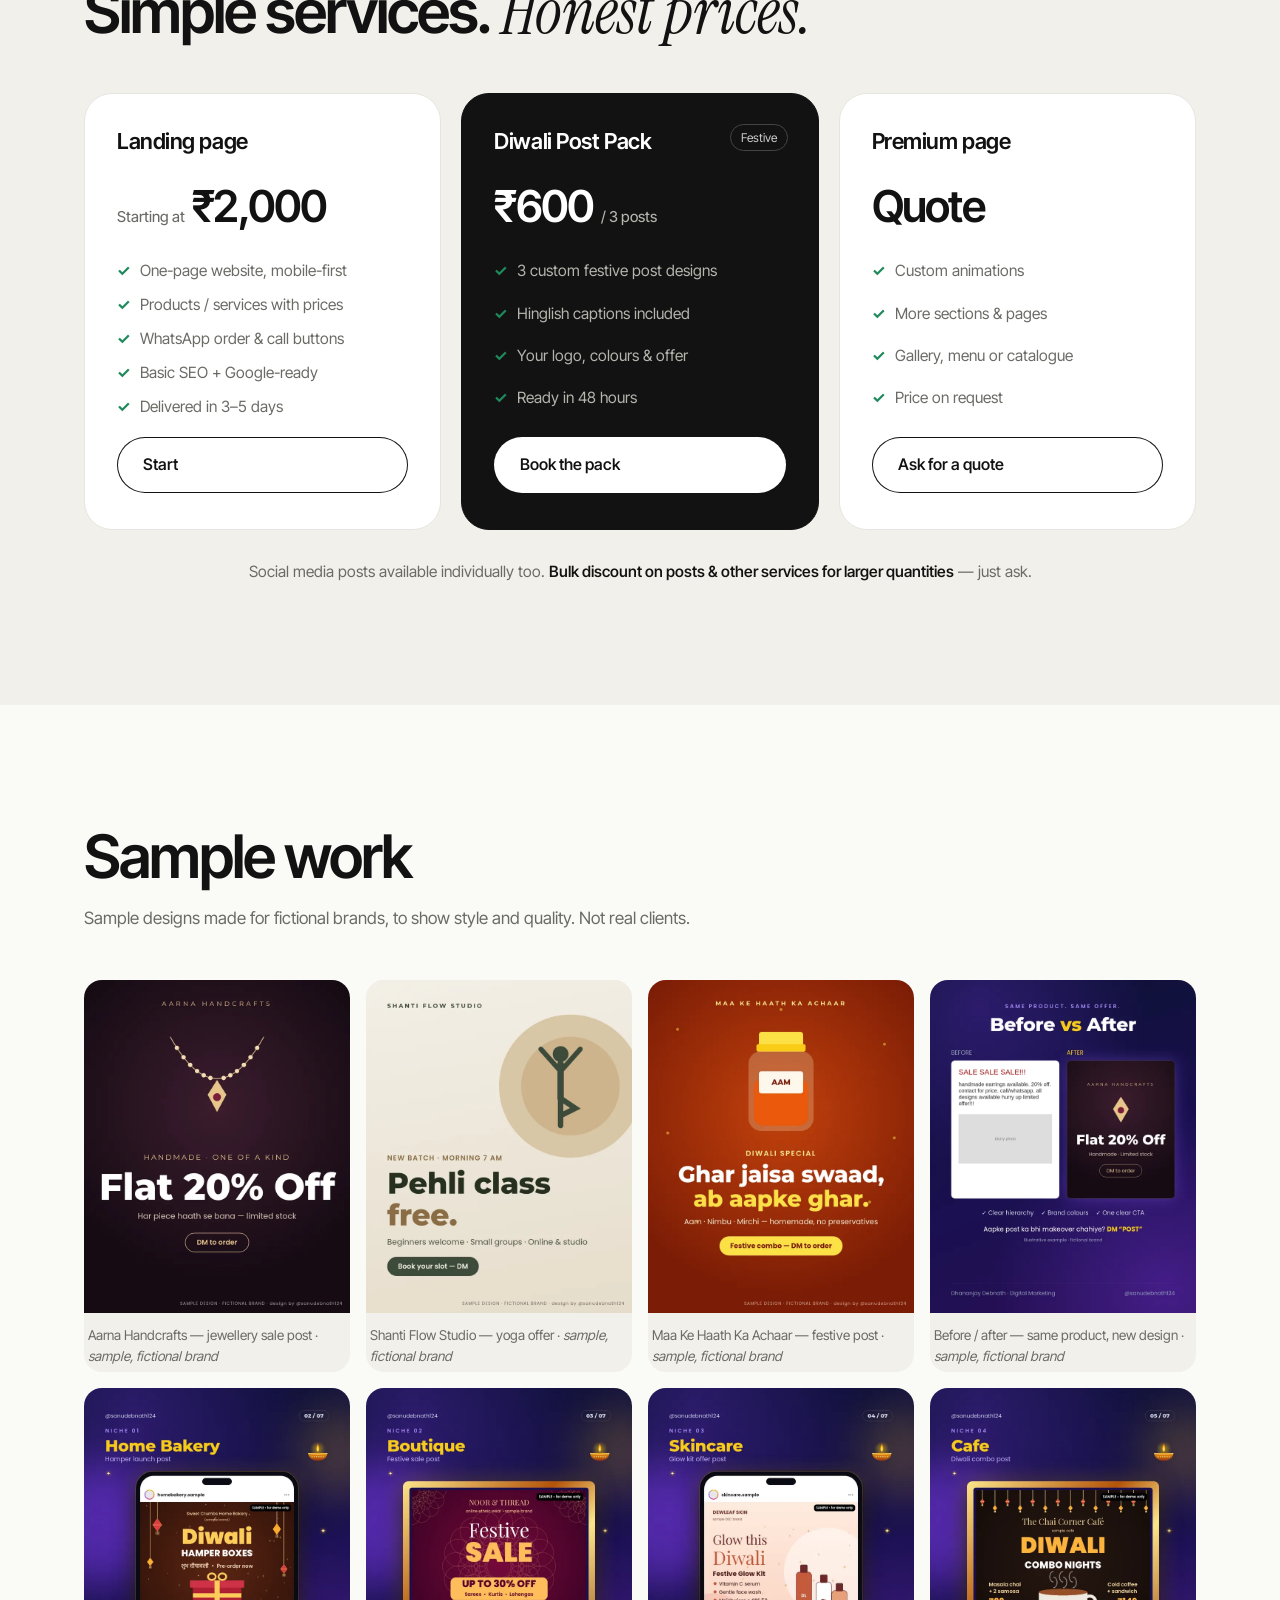
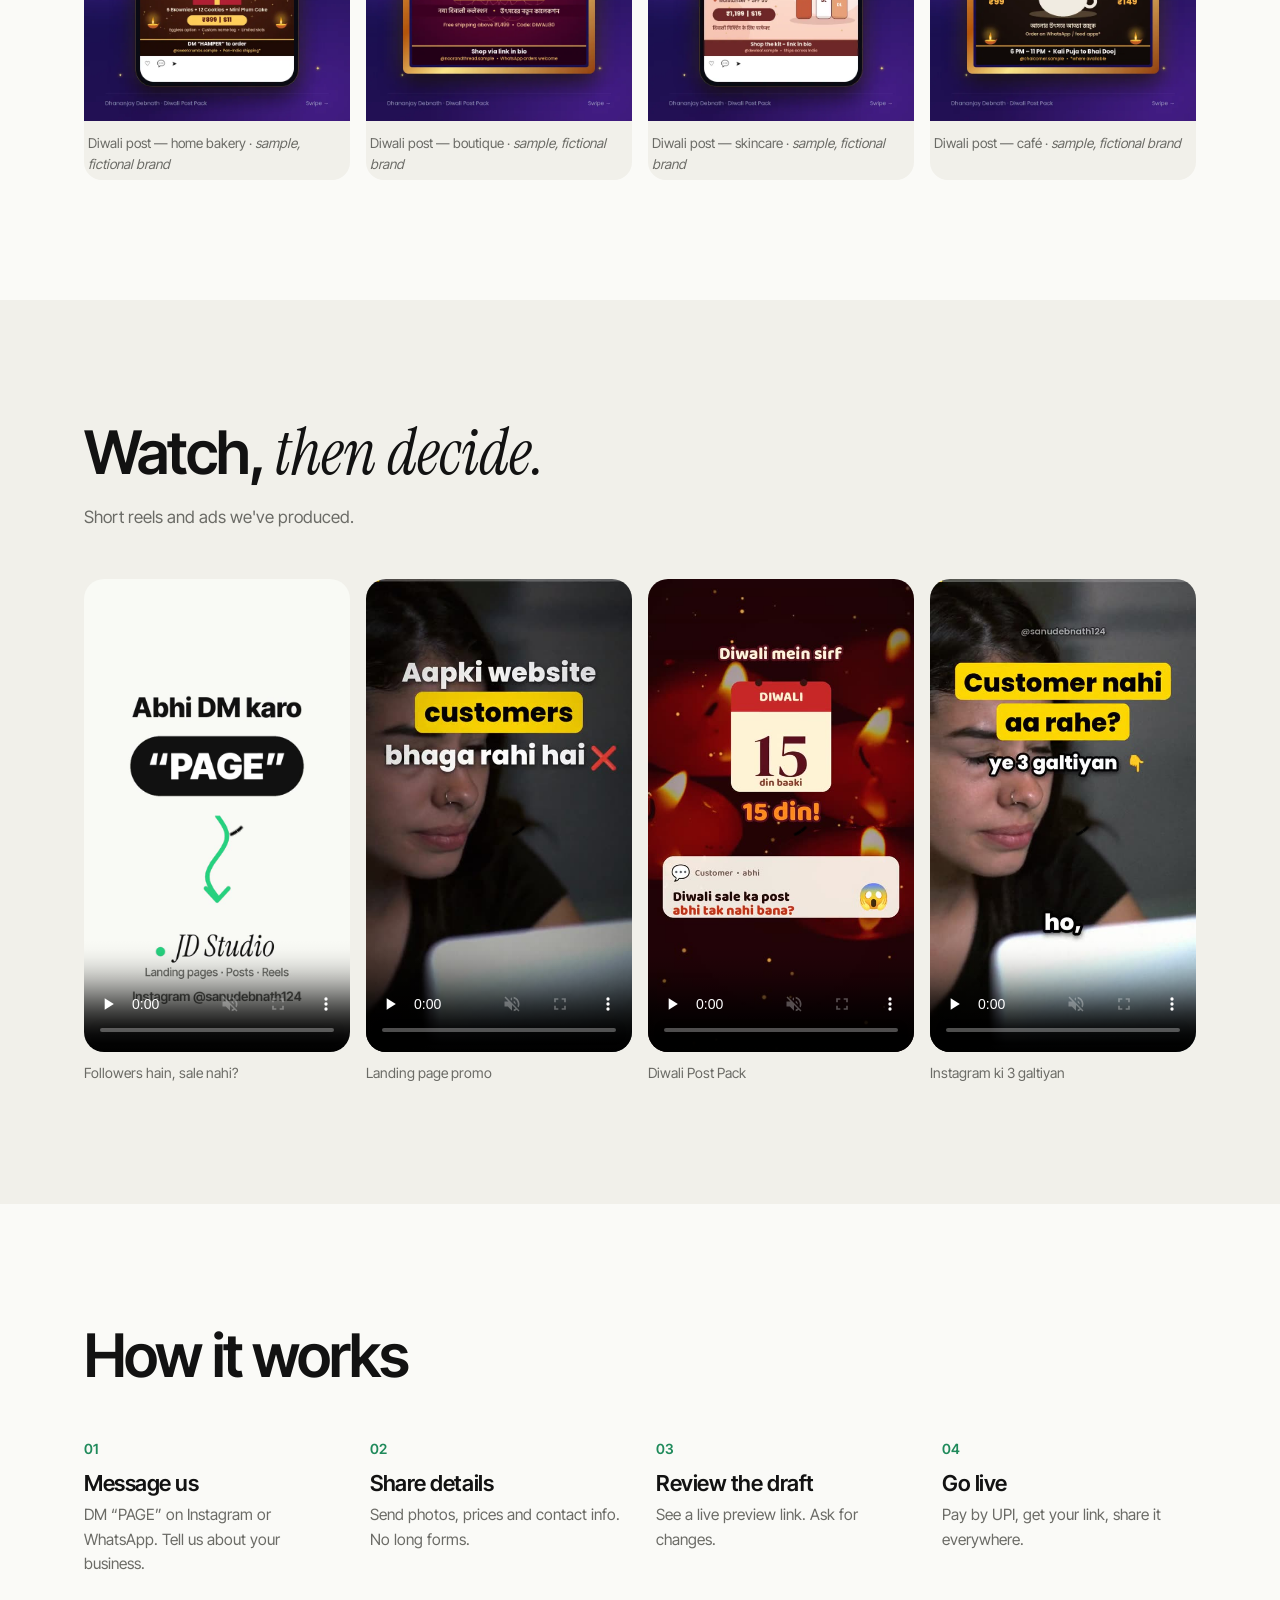
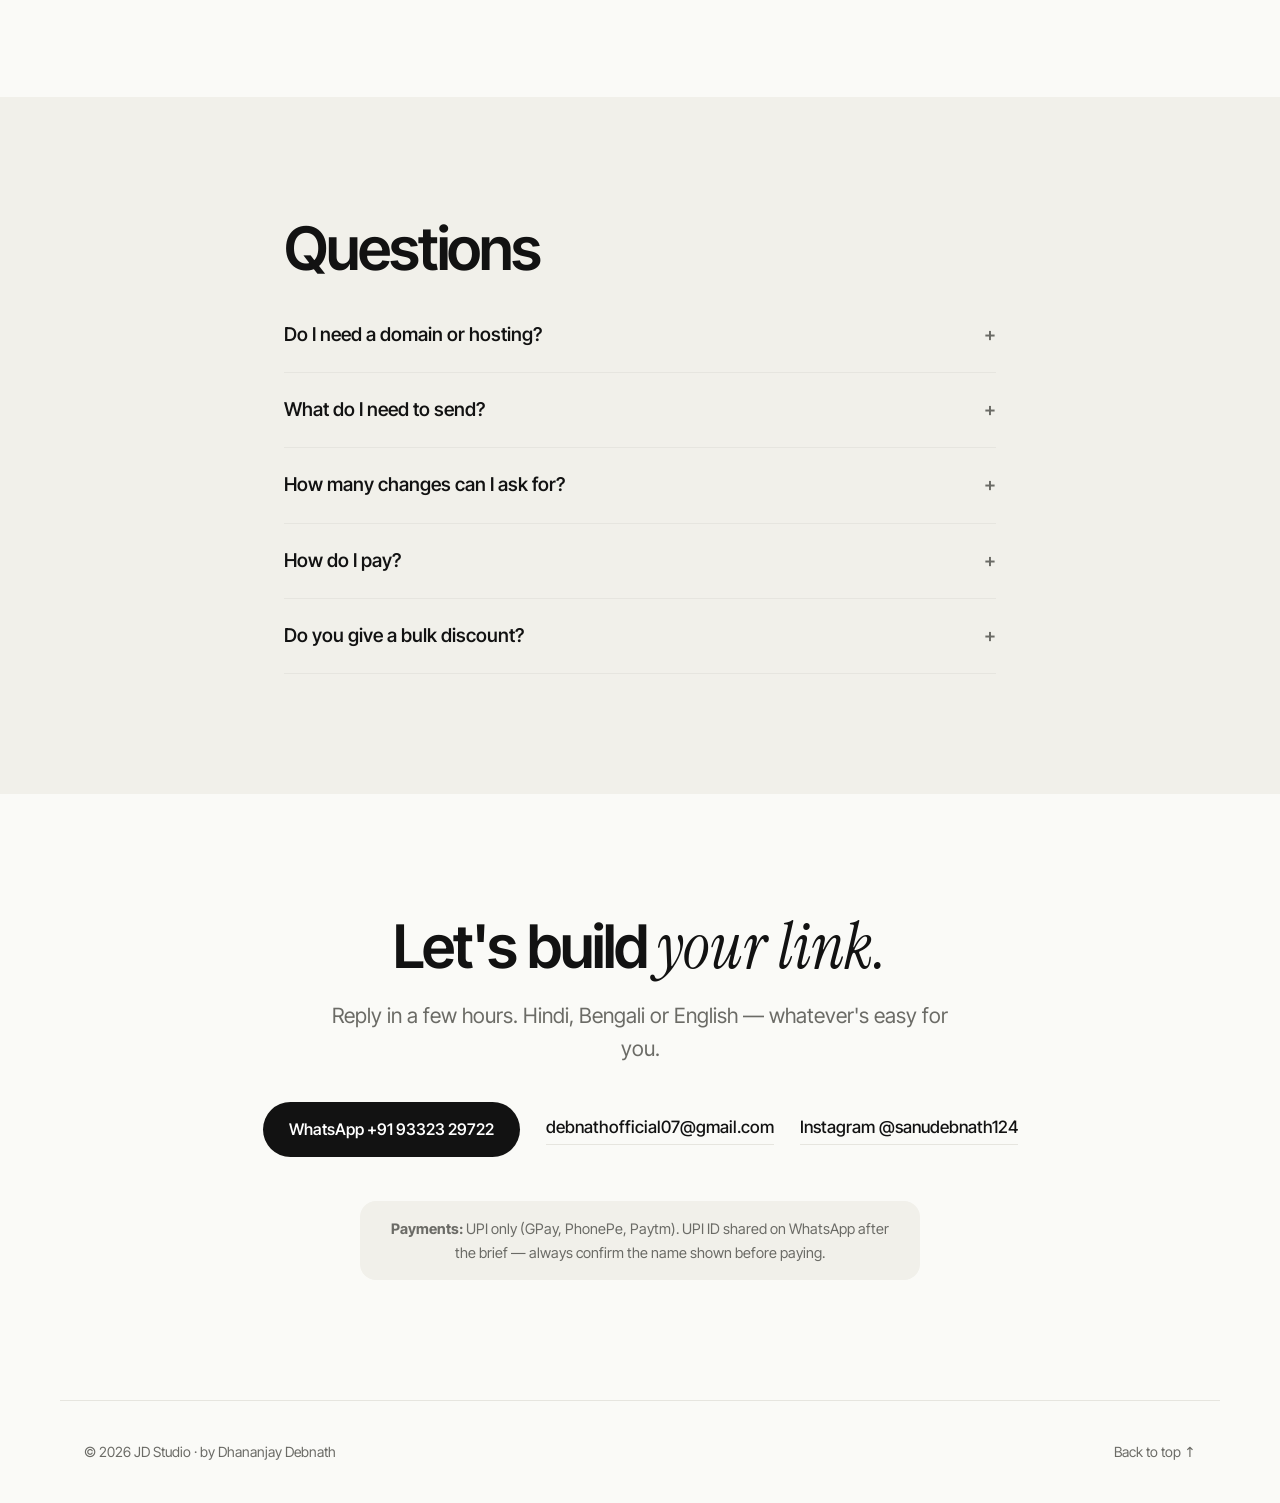
==== commit 4df1e21c: "Rebrand Jinny Studio -> JD Studio" ====
--- a/index.html
+++ b/index.html
@@ -3,28 +3,28 @@
 <head>
 <meta charset="utf-8">
 <meta name="viewport" content="width=device-width,initial-scale=1">
-<title>Jinny Studio — Landing pages & social posts for small Indian businesses</title>
-<meta name="description" content="Jinny Studio builds fast, mobile-first landing pages from ₹2,000 (3–5 days) and scroll-stopping social media posts for small businesses across India. WhatsApp-ready, UPI-friendly.">
-<link rel="canonical" href="https://debnathsanu171-commits.github.io/jinny-studio/">
+<title>JD Studio — Landing pages & social posts for small Indian businesses</title>
+<meta name="description" content="JD Studio builds fast, mobile-first landing pages from ₹2,000 (3–5 days) and scroll-stopping social media posts for small businesses across India. WhatsApp-ready, UPI-friendly.">
+<link rel="canonical" href="https://debnathsanu171-commits.github.io/jd-studio/">
 <meta name="theme-color" content="#fafaf7">
 <meta property="og:type" content="website">
-<meta property="og:site_name" content="Jinny Studio">
-<meta property="og:title" content="Jinny Studio — Your business, one beautiful link.">
+<meta property="og:site_name" content="JD Studio">
+<meta property="og:title" content="JD Studio — Your business, one beautiful link.">
 <meta property="og:description" content="Landing pages starting at ₹2,000. Diwali Post Pack: 3 posts for ₹600 in 48 hours.">
-<meta property="og:url" content="https://debnathsanu171-commits.github.io/jinny-studio/">
-<meta property="og:image" content="https://debnathsanu171-commits.github.io/jinny-studio/assets/img/og.jpg">
+<meta property="og:url" content="https://debnathsanu171-commits.github.io/jd-studio/">
+<meta property="og:image" content="https://debnathsanu171-commits.github.io/jd-studio/assets/img/og.jpg">
 <meta property="og:locale" content="en_IN">
 <meta name="twitter:card" content="summary_large_image">
 <link rel="icon" href="assets/img/favicon.svg" type="image/svg+xml">
 <link rel="preload" href="assets/fonts/intertight.woff2" as="font" type="font/woff2" crossorigin>
 <link rel="stylesheet" href="assets/site.css">
-<script type="application/ld+json">{"@context": "https://schema.org", "@type": ["ProfessionalService", "LocalBusiness"], "name": "Jinny Studio", "url": "https://debnathsanu171-commits.github.io/jinny-studio/", "image": "https://debnathsanu171-commits.github.io/jinny-studio/assets/img/og.jpg", "founder": {"@type": "Person", "name": "Dhananjay Debnath"}, "email": "debnathofficial07@gmail.com", "telephone": "+919332329722", "areaServed": {"@type": "Country", "name": "India"}, "address": {"@type": "PostalAddress", "addressCountry": "IN"}, "priceRange": "₹600–₹2,000+", "paymentAccepted": "UPI", "sameAs": ["https://instagram.com/sanudebnath124"], "hasOfferCatalog": {"@type": "OfferCatalog", "name": "Services", "itemListElement": [{"@type": "Offer", "name": "Landing page", "description": "Mobile-first one-page website, 3–5 day delivery", "priceSpecification": {"@type": "PriceSpecification", "minPrice": 2000, "priceCurrency": "INR"}}, {"@type": "Offer", "name": "Diwali Post Pack", "description": "3 festive posts in 48 hours", "price": 600, "priceCurrency": "INR"}, {"@type": "Offer", "name": "Premium landing page", "description": "Custom animations, more sections — price on request"}]}}</script>
+<script type="application/ld+json">{"@context": "https://schema.org", "@type": ["ProfessionalService", "LocalBusiness"], "name": "JD Studio", "url": "https://debnathsanu171-commits.github.io/jd-studio/", "image": "https://debnathsanu171-commits.github.io/jd-studio/assets/img/og.jpg", "founder": {"@type": "Person", "name": "Dhananjay Debnath"}, "email": "debnathofficial07@gmail.com", "telephone": "+919332329722", "areaServed": {"@type": "Country", "name": "India"}, "address": {"@type": "PostalAddress", "addressCountry": "IN"}, "priceRange": "₹600–₹2,000+", "paymentAccepted": "UPI", "sameAs": ["https://instagram.com/sanudebnath124"], "hasOfferCatalog": {"@type": "OfferCatalog", "name": "Services", "itemListElement": [{"@type": "Offer", "name": "Landing page", "description": "Mobile-first one-page website, 3–5 day delivery", "priceSpecification": {"@type": "PriceSpecification", "minPrice": 2000, "priceCurrency": "INR"}}, {"@type": "Offer", "name": "Diwali Post Pack", "description": "3 festive posts in 48 hours", "price": 600, "priceCurrency": "INR"}, {"@type": "Offer", "name": "Premium landing page", "description": "Custom animations, more sections — price on request"}]}}</script>
 </head>
 <body>
 <a class="skip" href="#main">Skip to content</a>
 <header class="nav" id="top">
   <div class="wrap nav-in">
-    <a href="#top" class="logo" aria-label="Jinny Studio home"><span class="dot"></span>Jinny Studio</a>
+    <a href="#top" class="logo" aria-label="JD Studio home"><span class="dot"></span>JD Studio</a>
     <nav aria-label="Primary"><a href="#services">Services</a><a href="#work">Work</a><a href="#videos">Videos</a><a href="#faq">FAQ</a></nav>
     <a class="btn btn-sm" href="https://wa.me/919332329722?text=Hi%2C%20I%20want%20a%20landing%20page" rel="noopener">Chat on WhatsApp</a>
   </div>
@@ -33,7 +33,7 @@
 <section class="hero wrap">
   <p class="eyebrow r">Landing pages · Social posts · Made in India</p>
   <h1 class="r">Your business,<br><em>one beautiful link.</em></h1>
-  <p class="lede r">Followers are great. Orders are better. Jinny Studio builds clean, fast pages where customers see your price, your photos and a WhatsApp order button — in one tap.</p>
+  <p class="lede r">Followers are great. Orders are better. JD Studio builds clean, fast pages where customers see your price, your photos and a WhatsApp order button — in one tap.</p>
   <div class="cta-row r"><a class="btn" href="https://wa.me/919332329722?text=PAGE" rel="noopener">Get my page — from ₹2,000</a><a class="link" href="#work">See sample work →</a></div>
   <div class="hero-device r">
     <div class="phone"><div class="screen"><img src="assets/img/hero-sample-page.webp" alt="Sample landing page for a fictional jewellery brand on a phone" width="780" height="1688" fetchpriority="high"></div></div>
@@ -72,7 +72,7 @@
   <div class="wrap">
     <h2 class="r">Watch, <em>then decide.</em></h2>
     <p class="sub r">Short reels and ads we've produced.</p>
-    <div class="vids" id="vids"><div class="r"><div class="vid"><video data-src="assets/video/jinny-ad-online-customers.mp4" poster="assets/img/jinny-ad-poster.jpg" controls muted playsinline preload="none"></video></div><p class="vt">Followers hain, sale nahi?</p></div>
+    <div class="vids" id="vids"><div class="r"><div class="vid"><video data-src="assets/video/jd-ad-online-customers.mp4" poster="assets/img/jd-ad-poster.jpg" controls muted playsinline preload="none"></video></div><p class="vt">Followers hain, sale nahi?</p></div>
 <div class="r"><div class="vid"><video data-src="assets/video/landing-promo.mp4" poster="assets/img/landing-promo-poster.jpg" controls muted playsinline preload="none"></video></div><p class="vt">Landing page promo</p></div>
 <div class="r"><div class="vid"><video data-src="assets/video/diwali-post-pack.mp4" poster="assets/img/diwali-post-pack-poster.jpg" controls muted playsinline preload="none"></video></div><p class="vt">Diwali Post Pack</p></div>
 <div class="r"><div class="vid"><video data-src="assets/video/reel-3-galtiyan.mp4" poster="assets/img/reel-3-galtiyan-poster.jpg" controls muted playsinline preload="none"></video></div><p class="vt">Instagram ki 3 galtiyan</p></div></div>
@@ -107,7 +107,7 @@
   <p class="upi r"><b>Payments:</b> UPI only (GPay, PhonePe, Paytm). UPI ID shared on WhatsApp after the brief — always confirm the name shown before paying.</p>
 </section>
 </main>
-<footer class="wrap foot"><span>© <span id="y">2026</span> Jinny Studio · by Dhananjay Debnath</span><a href="#top">Back to top ↑</a></footer>
+<footer class="wrap foot"><span>© <span id="y">2026</span> JD Studio · by Dhananjay Debnath</span><a href="#top">Back to top ↑</a></footer>
 <script>window.SITE={"youtubeIds": ["", "", ""]};</script>
 <script src="assets/site.js" defer></script>
 </body>
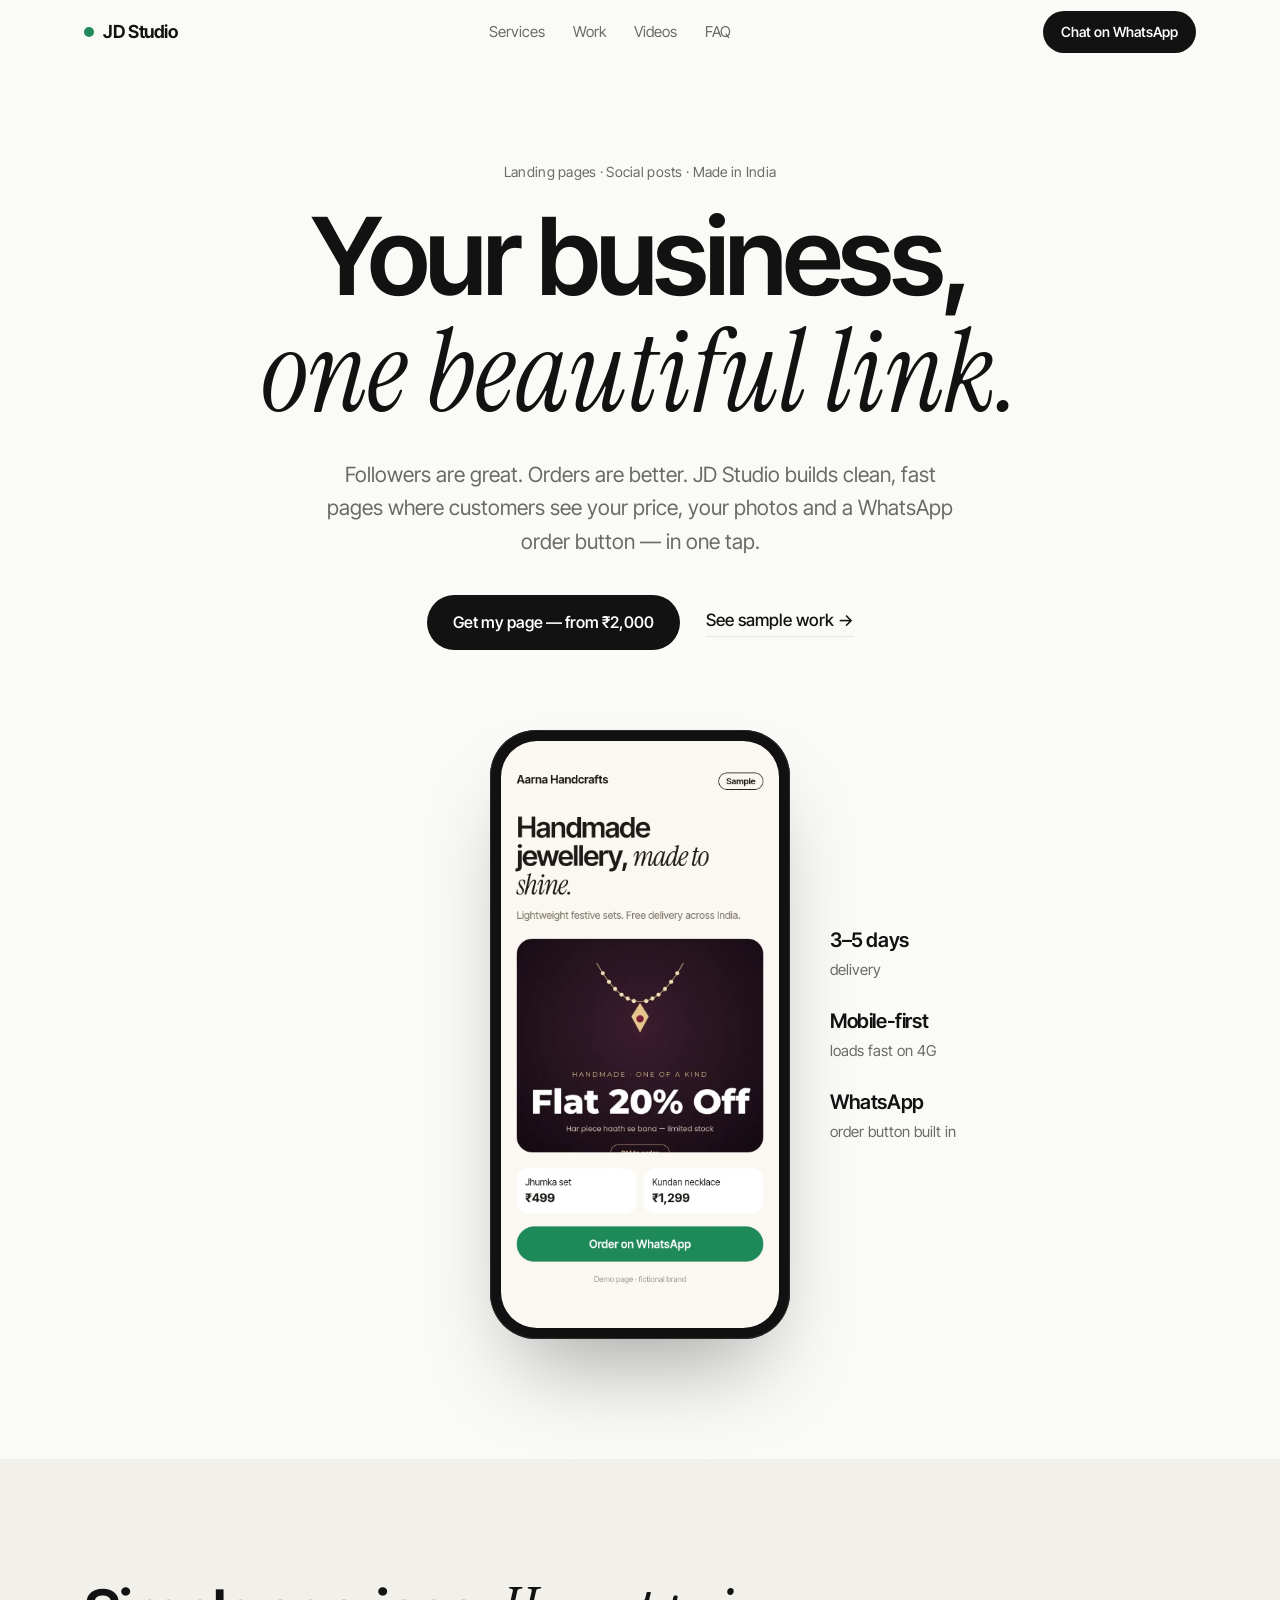
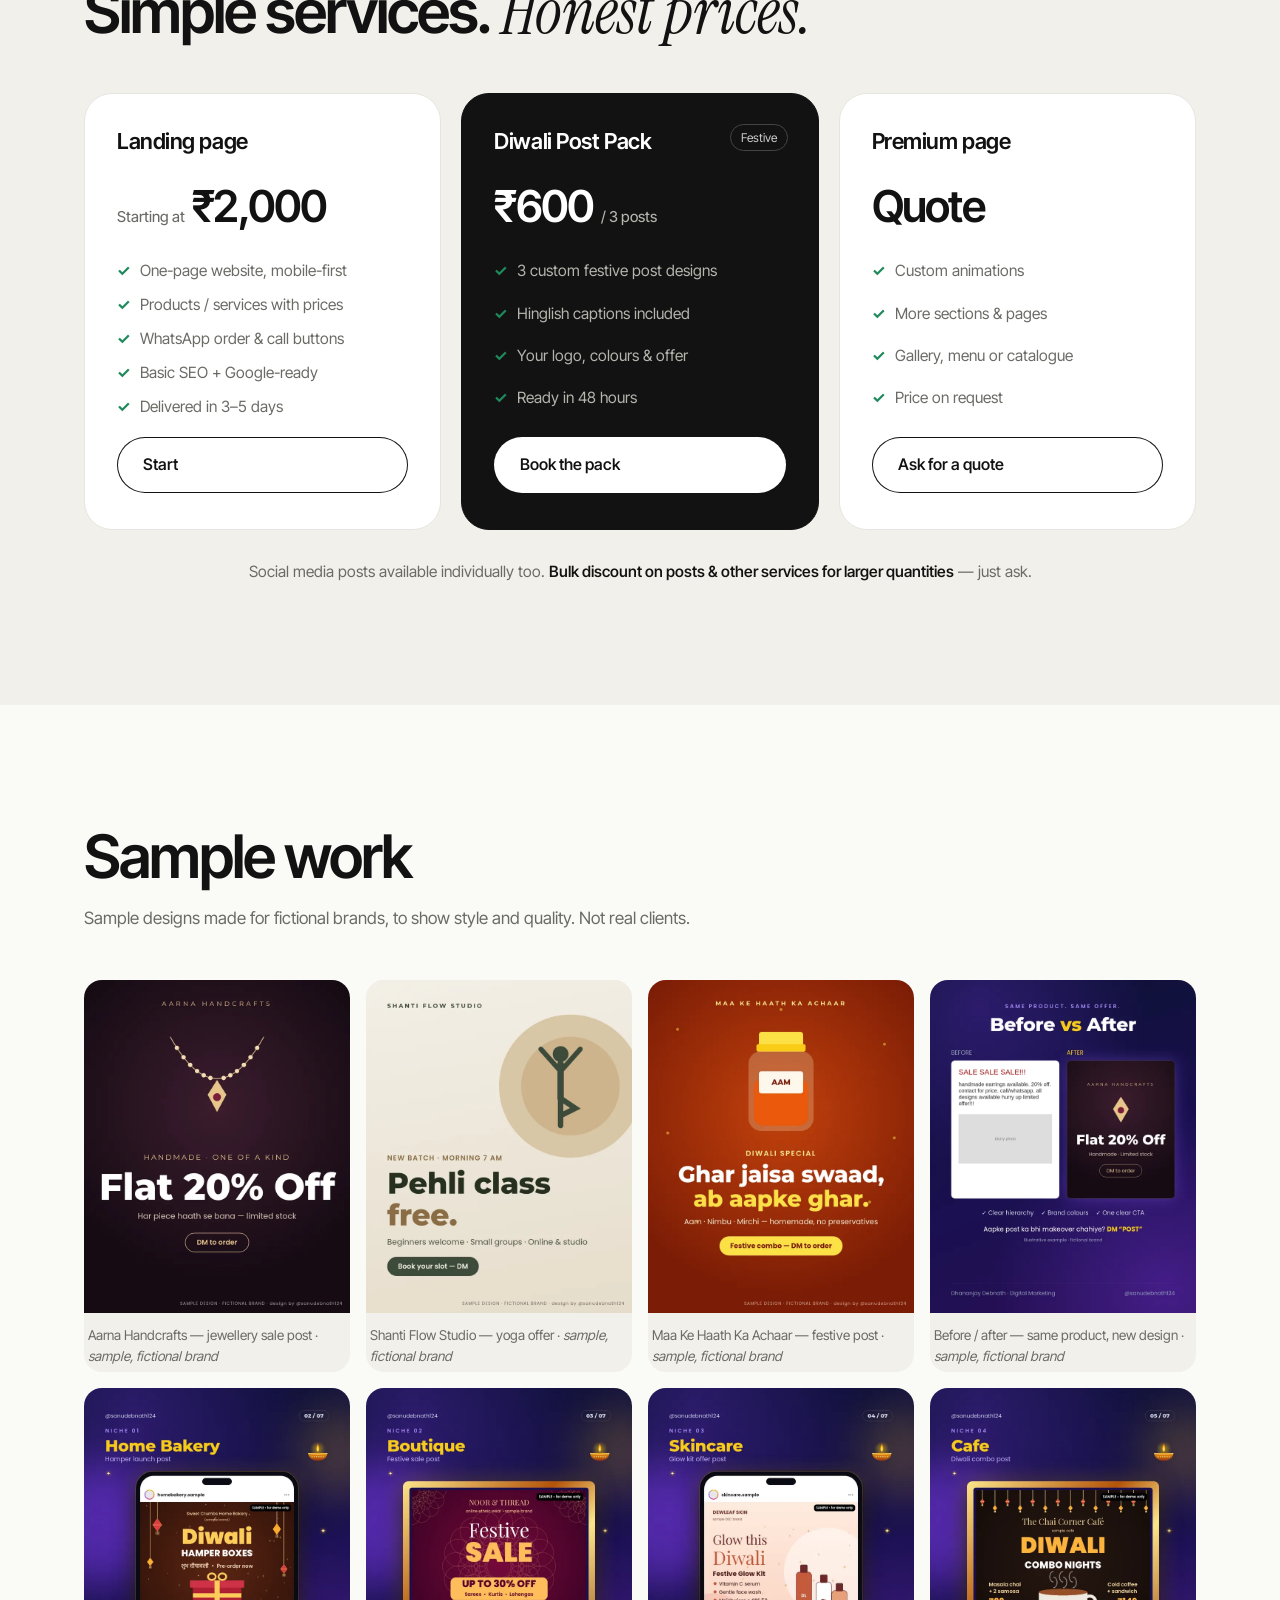
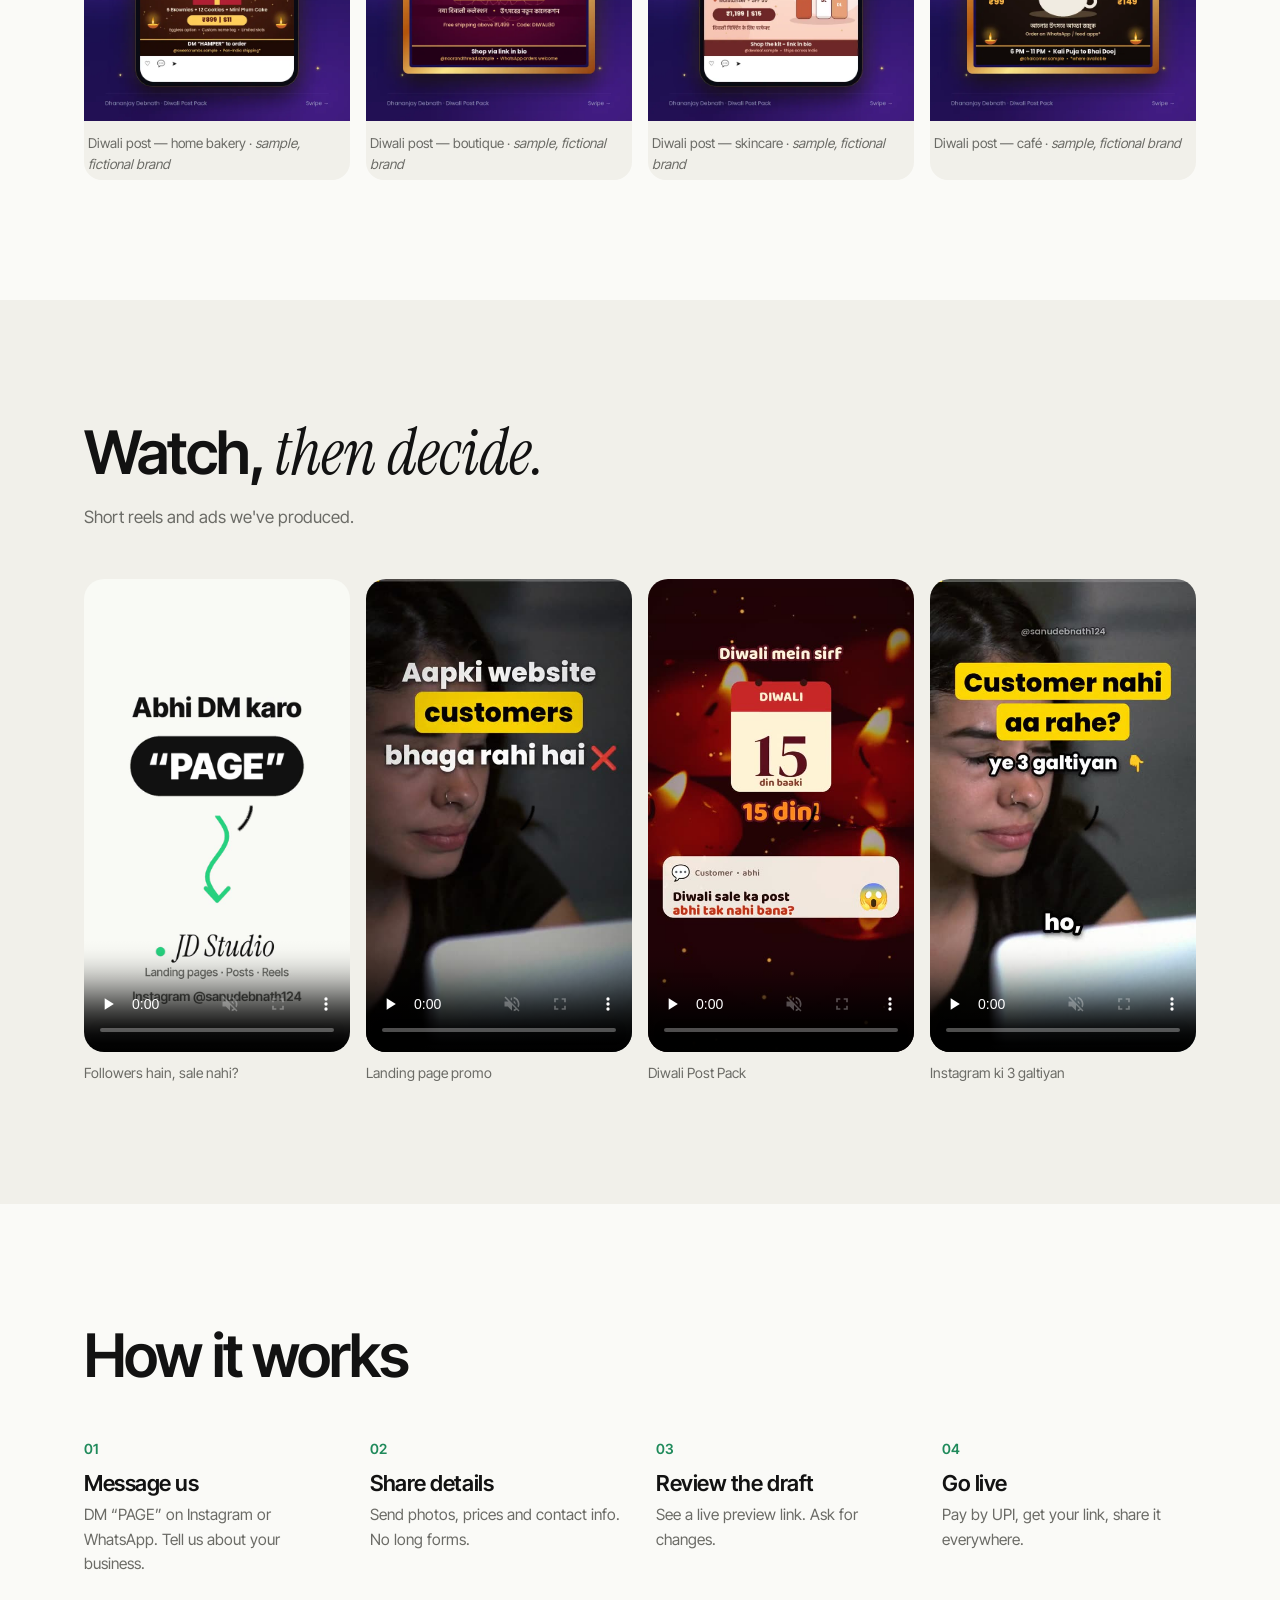
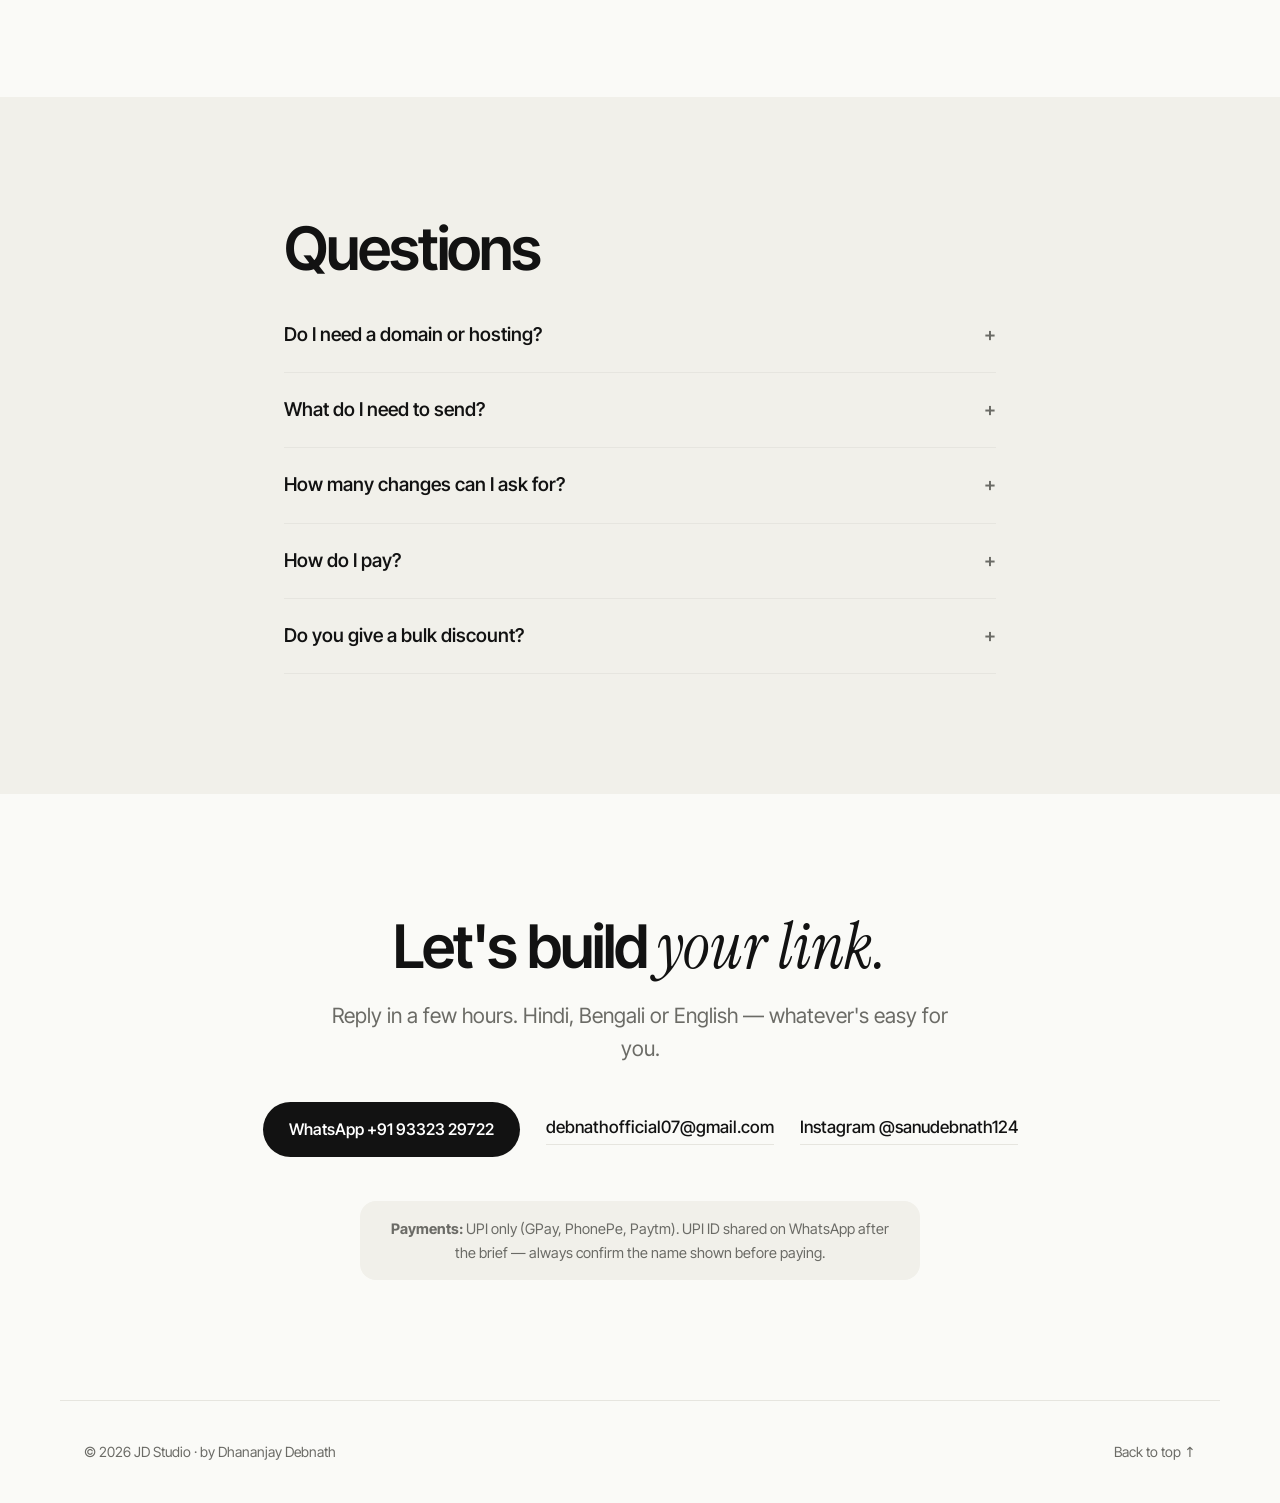
==== commit 91cada52: "Add Search Console verification" ====
--- a/index.html
+++ b/index.html
@@ -4,6 +4,7 @@
 <meta charset="utf-8">
 <meta name="viewport" content="width=device-width,initial-scale=1">
 <title>JD Studio — Landing pages & social posts for small Indian businesses</title>
+<meta name="google-site-verification" content="F6az00ue6ZzHpsmNxVkgnq_pRQLfzyC1yPKXiA4l2ks" />
 <meta name="description" content="JD Studio builds fast, mobile-first landing pages from ₹2,000 (3–5 days) and scroll-stopping social media posts for small businesses across India. WhatsApp-ready, UPI-friendly.">
 <link rel="canonical" href="https://debnathsanu171-commits.github.io/jd-studio/">
 <meta name="theme-color" content="#fafaf7">
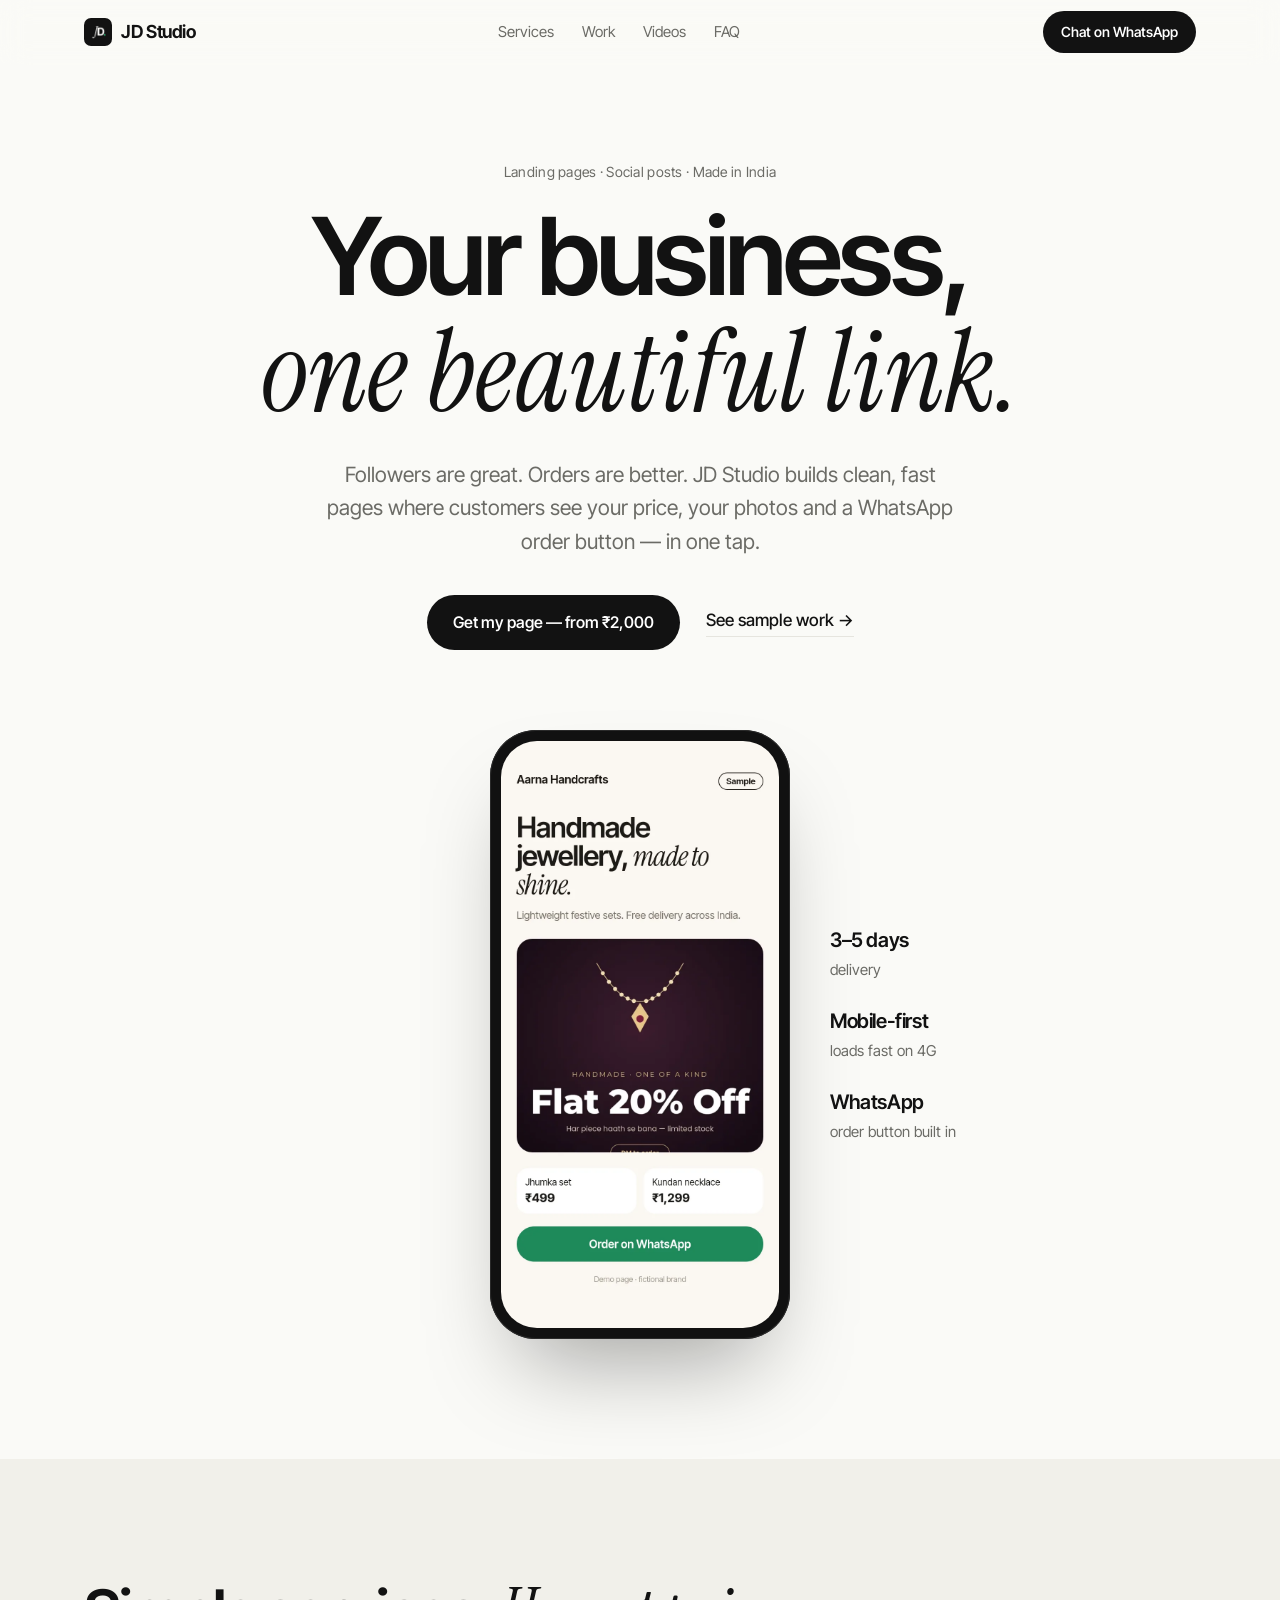
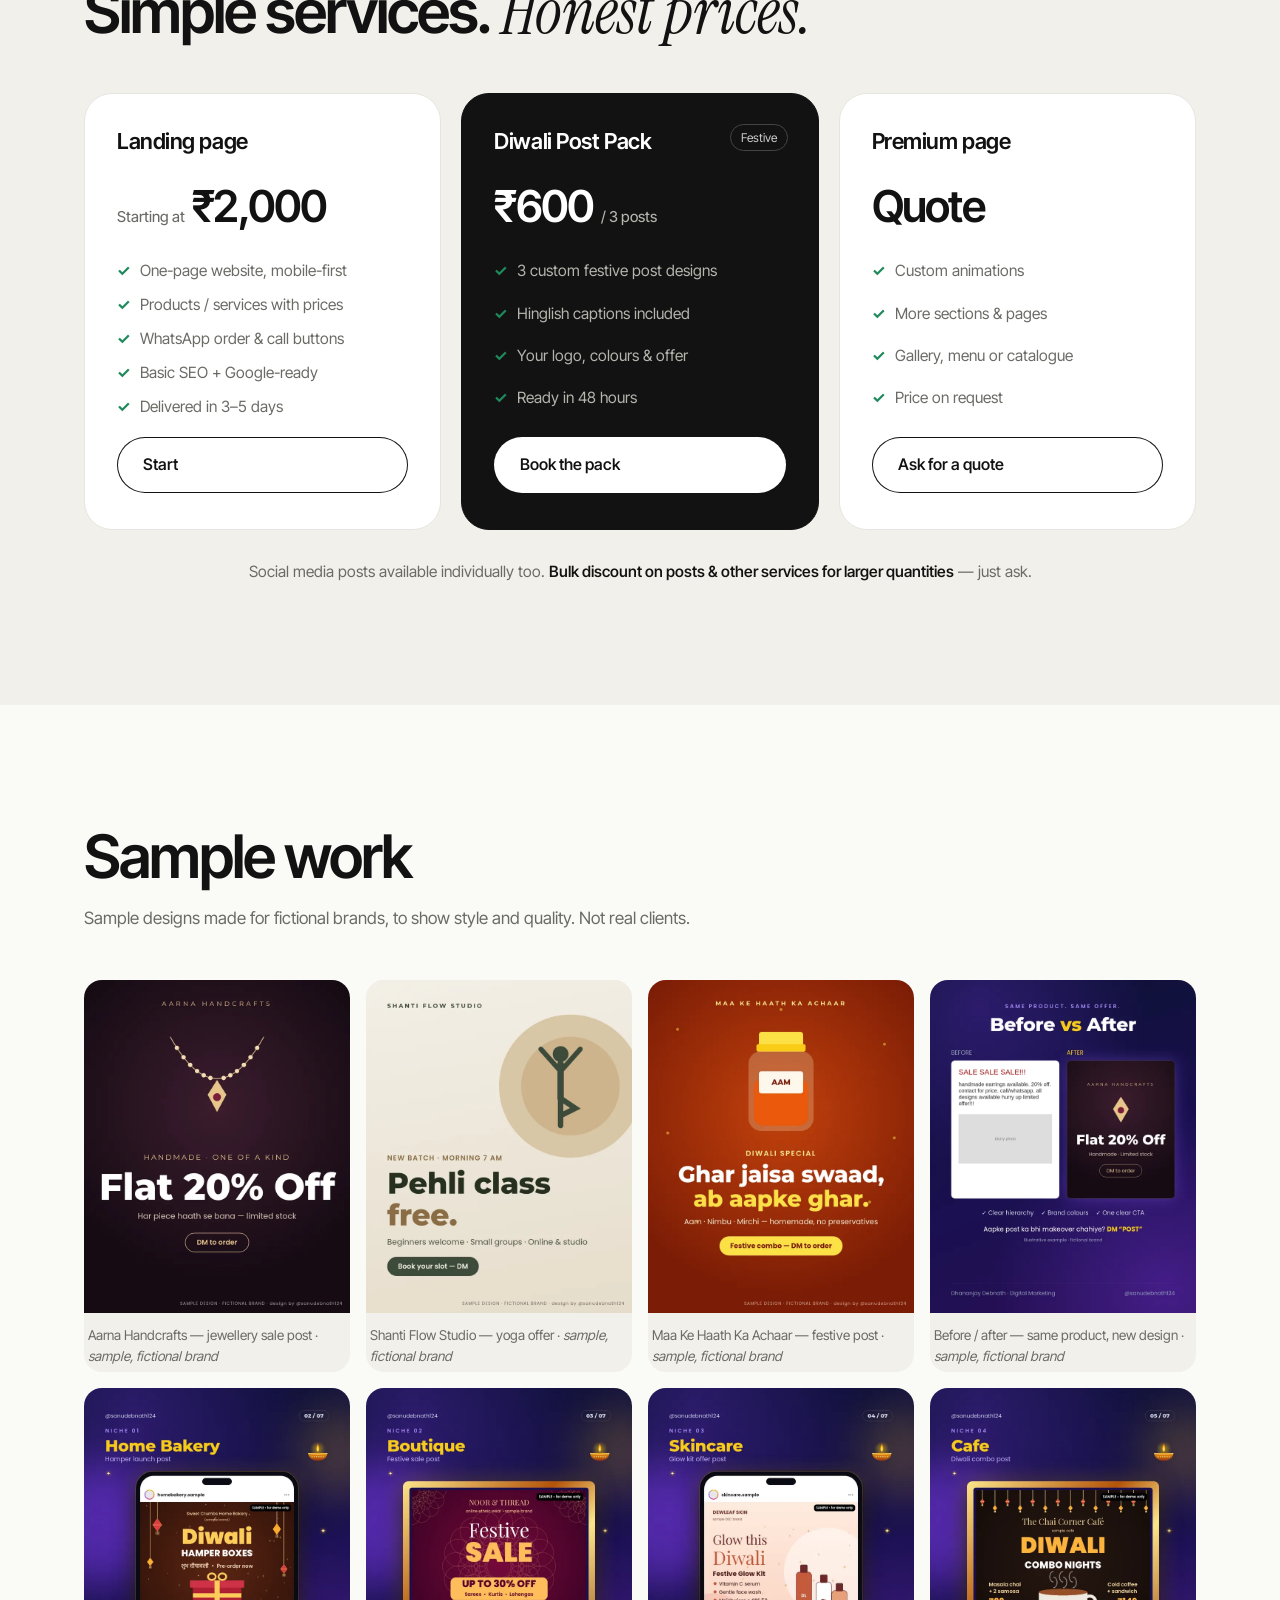
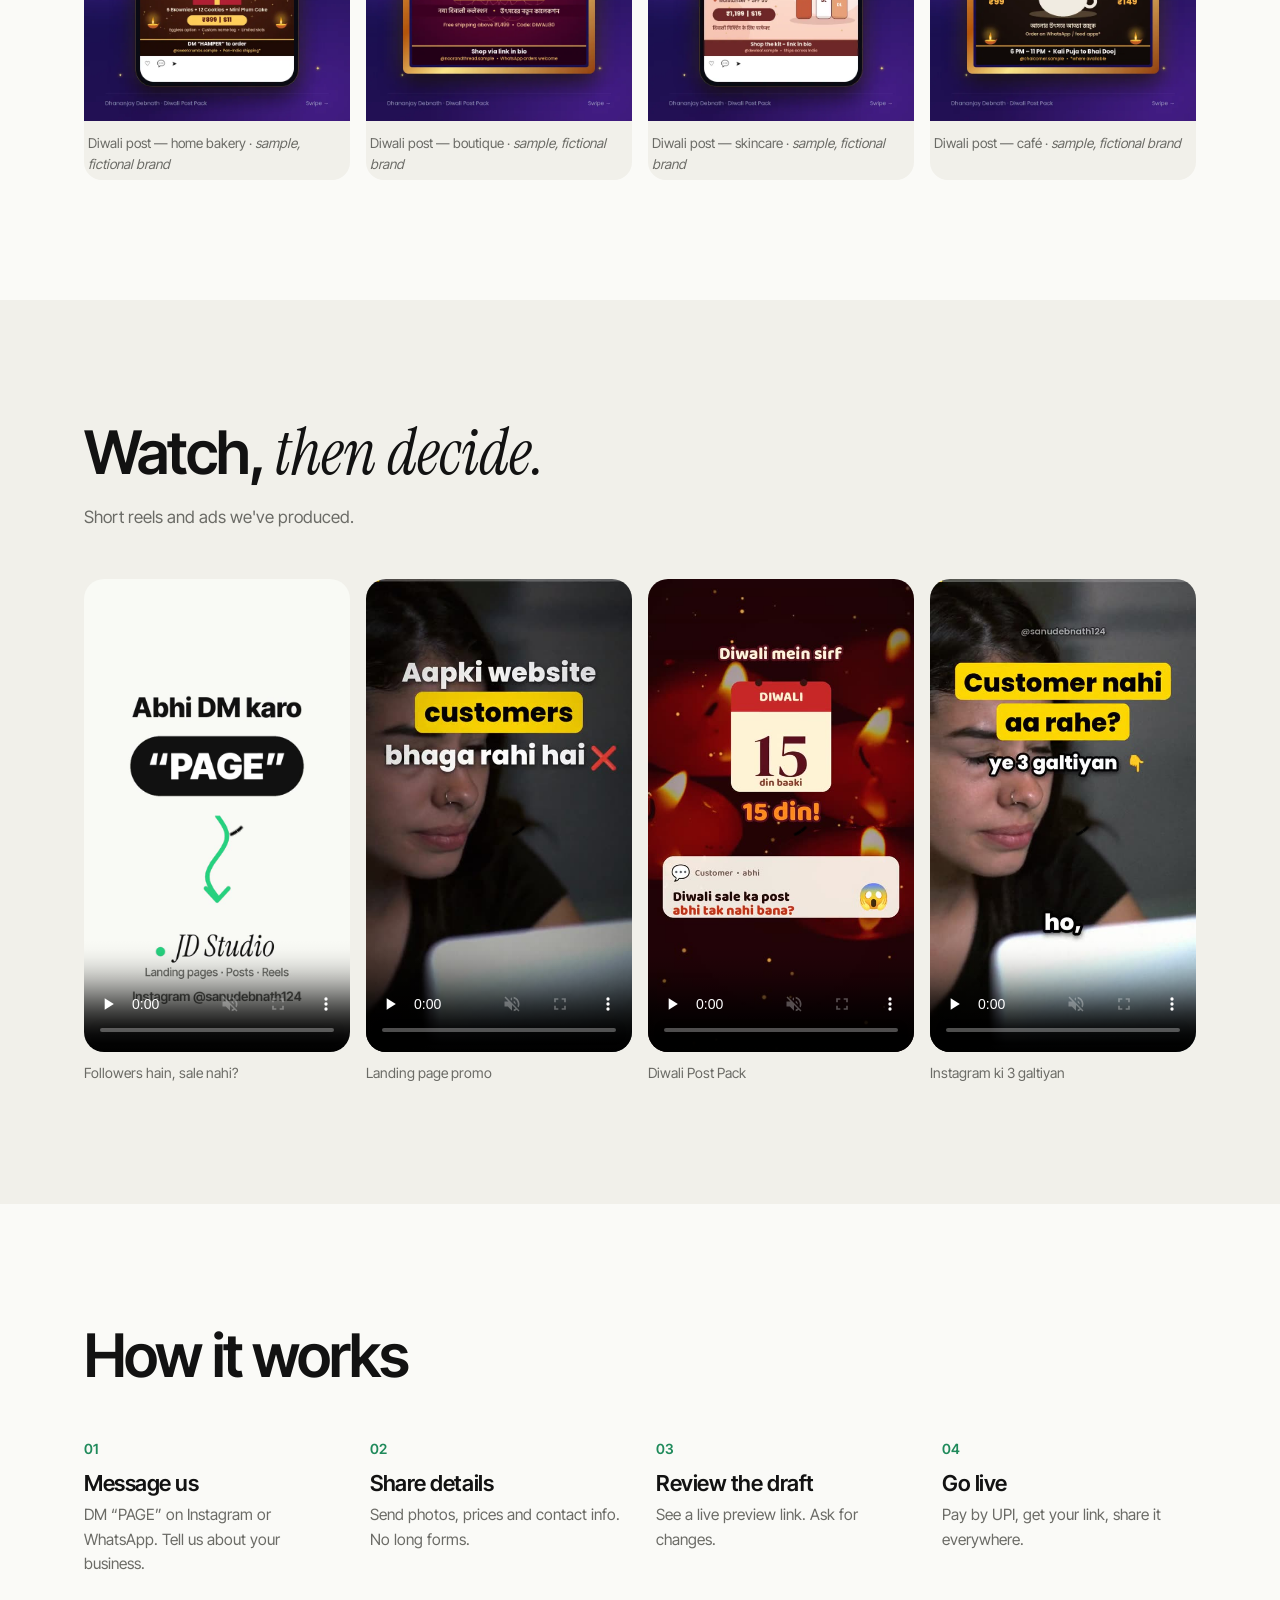
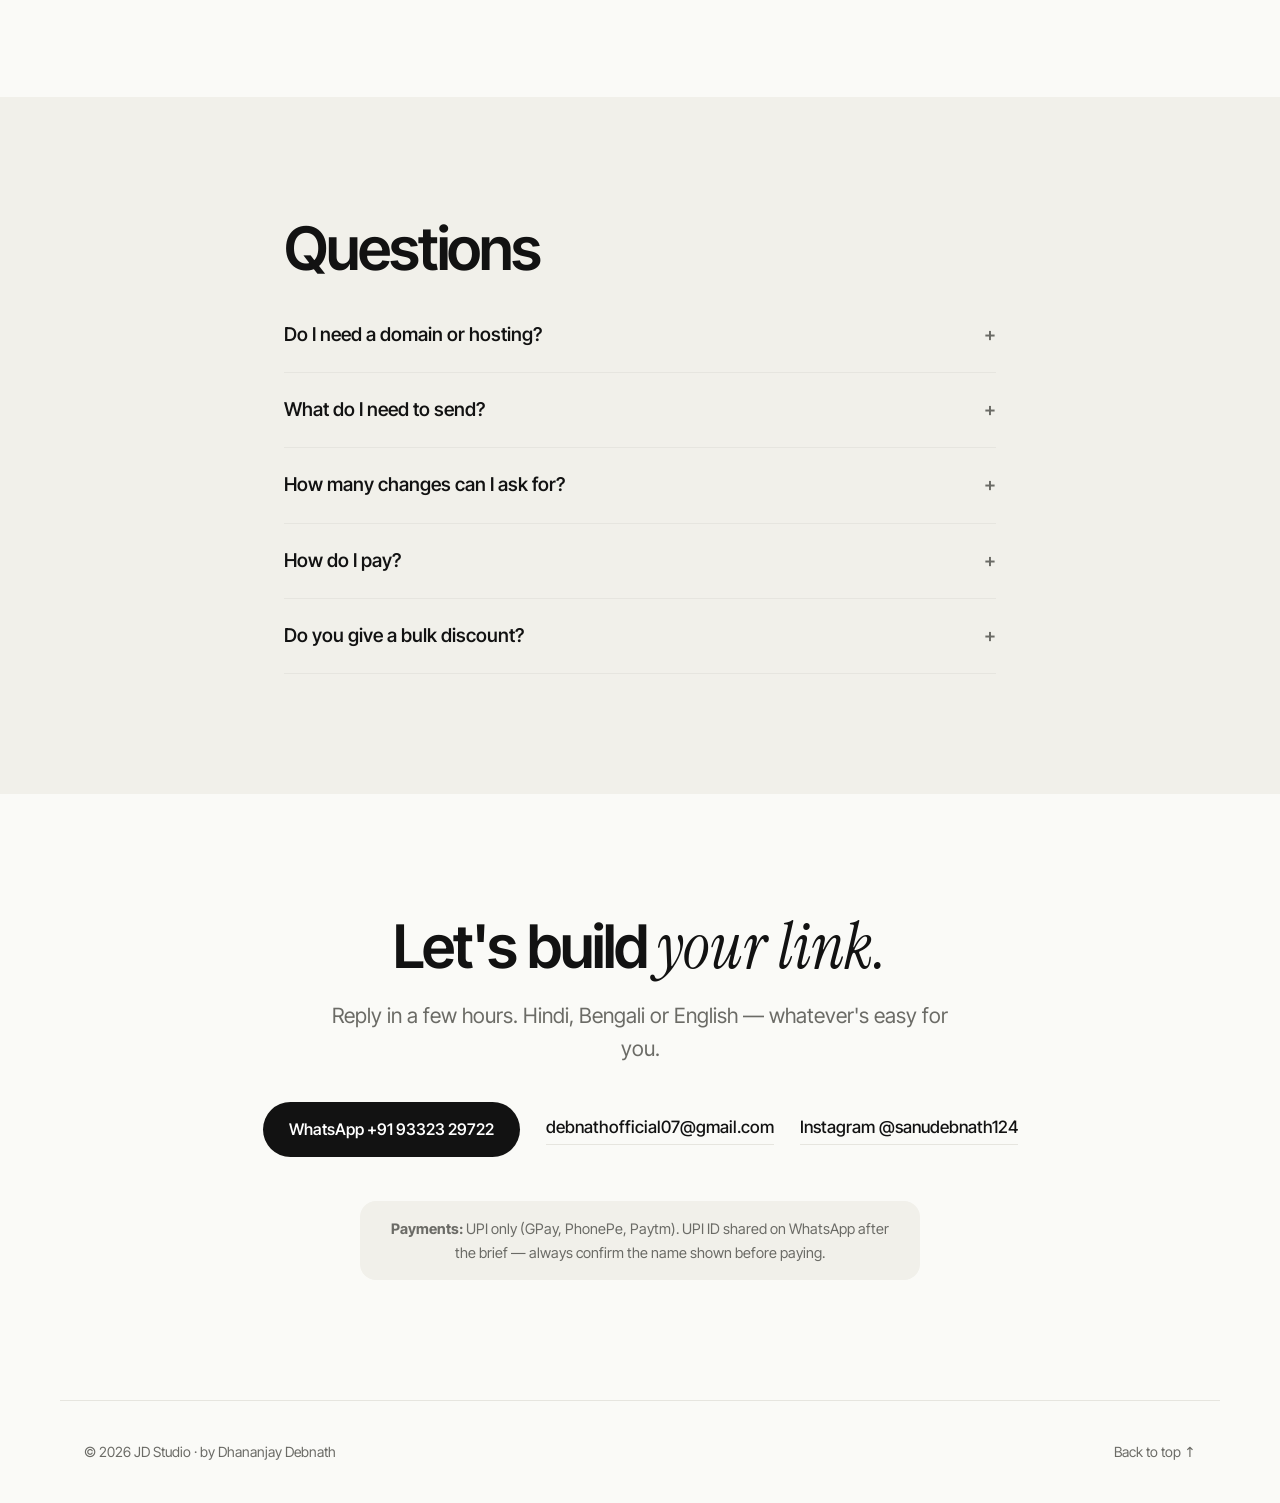
==== commit 4bde3572: "Add JD Studio logo" ====
--- a/index.html
+++ b/index.html
@@ -16,7 +16,9 @@
 <meta property="og:image" content="https://debnathsanu171-commits.github.io/jd-studio/assets/img/og.jpg">
 <meta property="og:locale" content="en_IN">
 <meta name="twitter:card" content="summary_large_image">
-<link rel="icon" href="assets/img/favicon.svg" type="image/svg+xml">
+<link rel="icon" href="favicon.ico" sizes="any">
+<link rel="icon" href="assets/img/favicon-32.png" type="image/png" sizes="32x32">
+<link rel="apple-touch-icon" href="apple-touch-icon.png">
 <link rel="preload" href="assets/fonts/intertight.woff2" as="font" type="font/woff2" crossorigin>
 <link rel="stylesheet" href="assets/site.css">
 <script type="application/ld+json">{"@context": "https://schema.org", "@type": ["ProfessionalService", "LocalBusiness"], "name": "JD Studio", "url": "https://debnathsanu171-commits.github.io/jd-studio/", "image": "https://debnathsanu171-commits.github.io/jd-studio/assets/img/og.jpg", "founder": {"@type": "Person", "name": "Dhananjay Debnath"}, "email": "debnathofficial07@gmail.com", "telephone": "+919332329722", "areaServed": {"@type": "Country", "name": "India"}, "address": {"@type": "PostalAddress", "addressCountry": "IN"}, "priceRange": "₹600–₹2,000+", "paymentAccepted": "UPI", "sameAs": ["https://instagram.com/sanudebnath124"], "hasOfferCatalog": {"@type": "OfferCatalog", "name": "Services", "itemListElement": [{"@type": "Offer", "name": "Landing page", "description": "Mobile-first one-page website, 3–5 day delivery", "priceSpecification": {"@type": "PriceSpecification", "minPrice": 2000, "priceCurrency": "INR"}}, {"@type": "Offer", "name": "Diwali Post Pack", "description": "3 festive posts in 48 hours", "price": 600, "priceCurrency": "INR"}, {"@type": "Offer", "name": "Premium landing page", "description": "Custom animations, more sections — price on request"}]}}</script>
@@ -25,7 +27,7 @@
 <a class="skip" href="#main">Skip to content</a>
 <header class="nav" id="top">
   <div class="wrap nav-in">
-    <a href="#top" class="logo" aria-label="JD Studio home"><span class="dot"></span>JD Studio</a>
+    <a href="#top" class="logo" aria-label="JD Studio home"><img src="assets/img/logo-mark-64.png" alt="" width="28" height="28" style="border-radius:7px">JD Studio</a>
     <nav aria-label="Primary"><a href="#services">Services</a><a href="#work">Work</a><a href="#videos">Videos</a><a href="#faq">FAQ</a></nav>
     <a class="btn btn-sm" href="https://wa.me/919332329722?text=Hi%2C%20I%20want%20a%20landing%20page" rel="noopener">Chat on WhatsApp</a>
   </div>
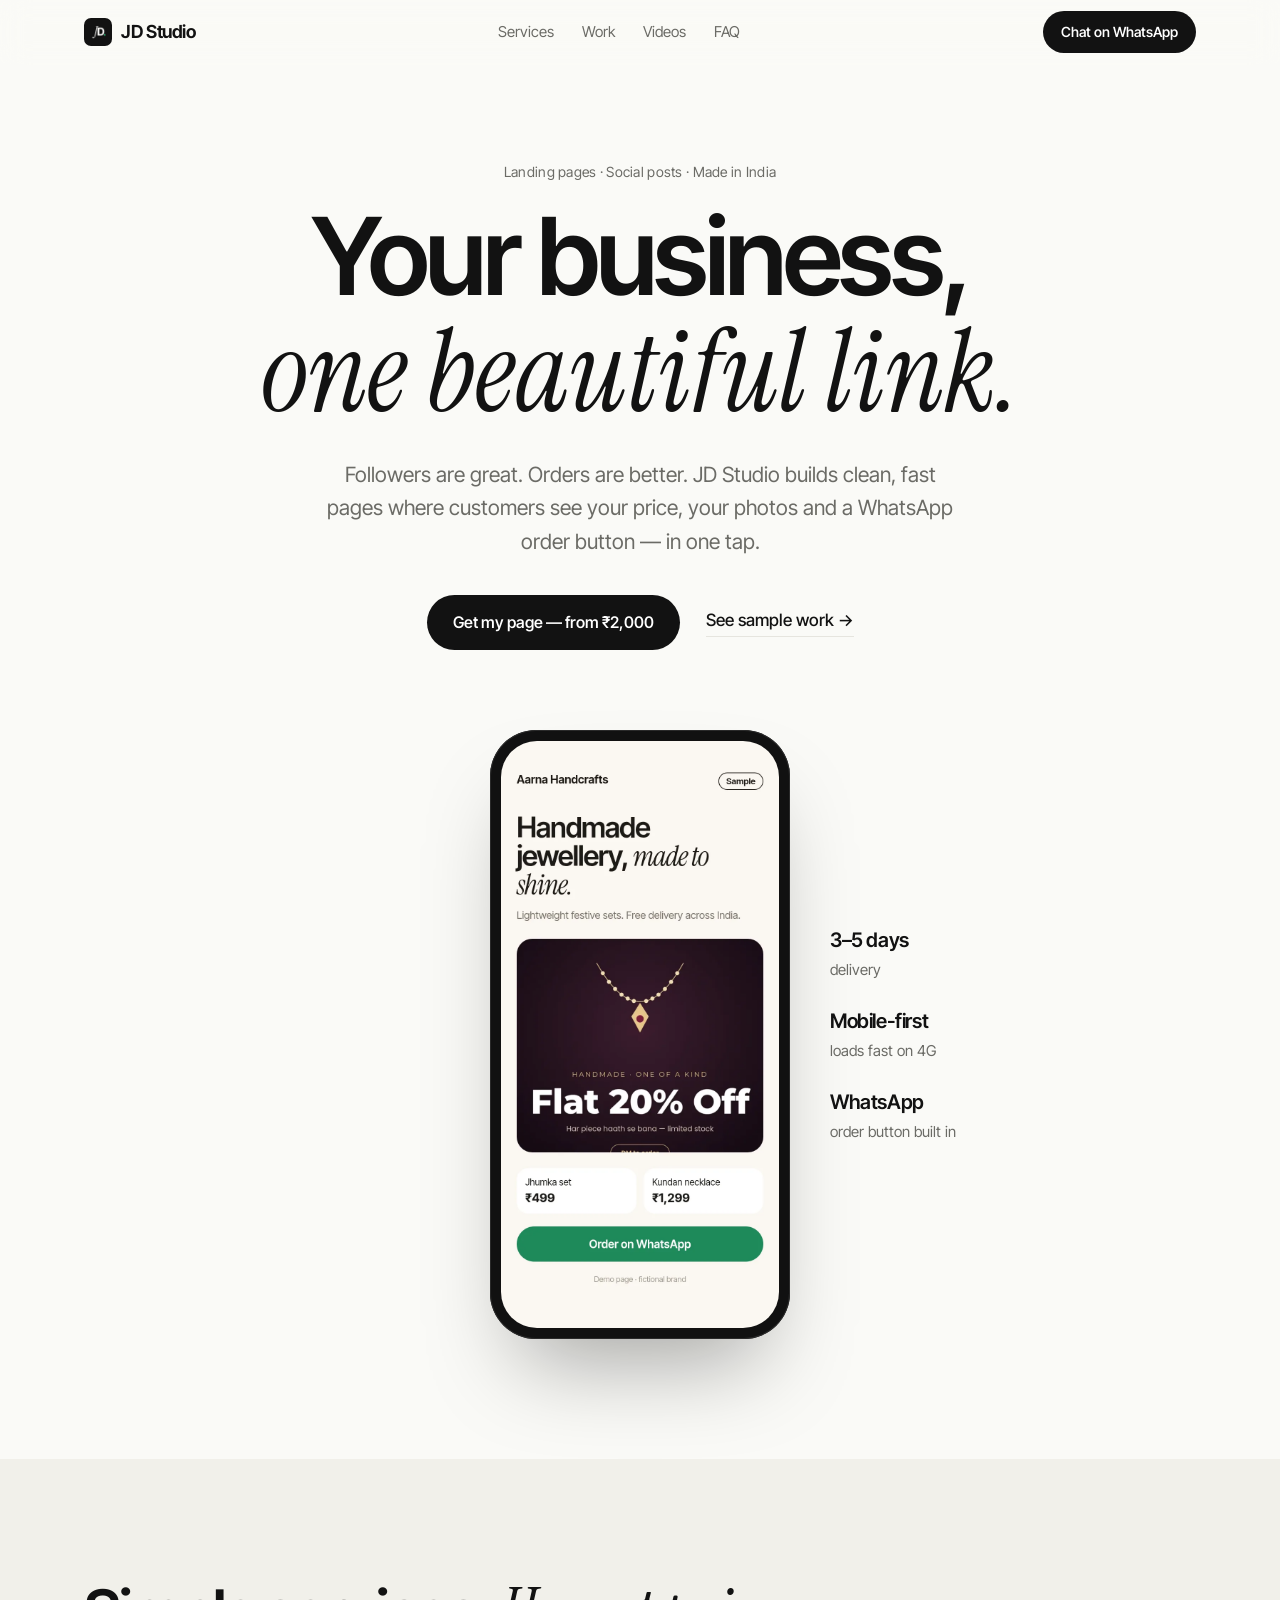
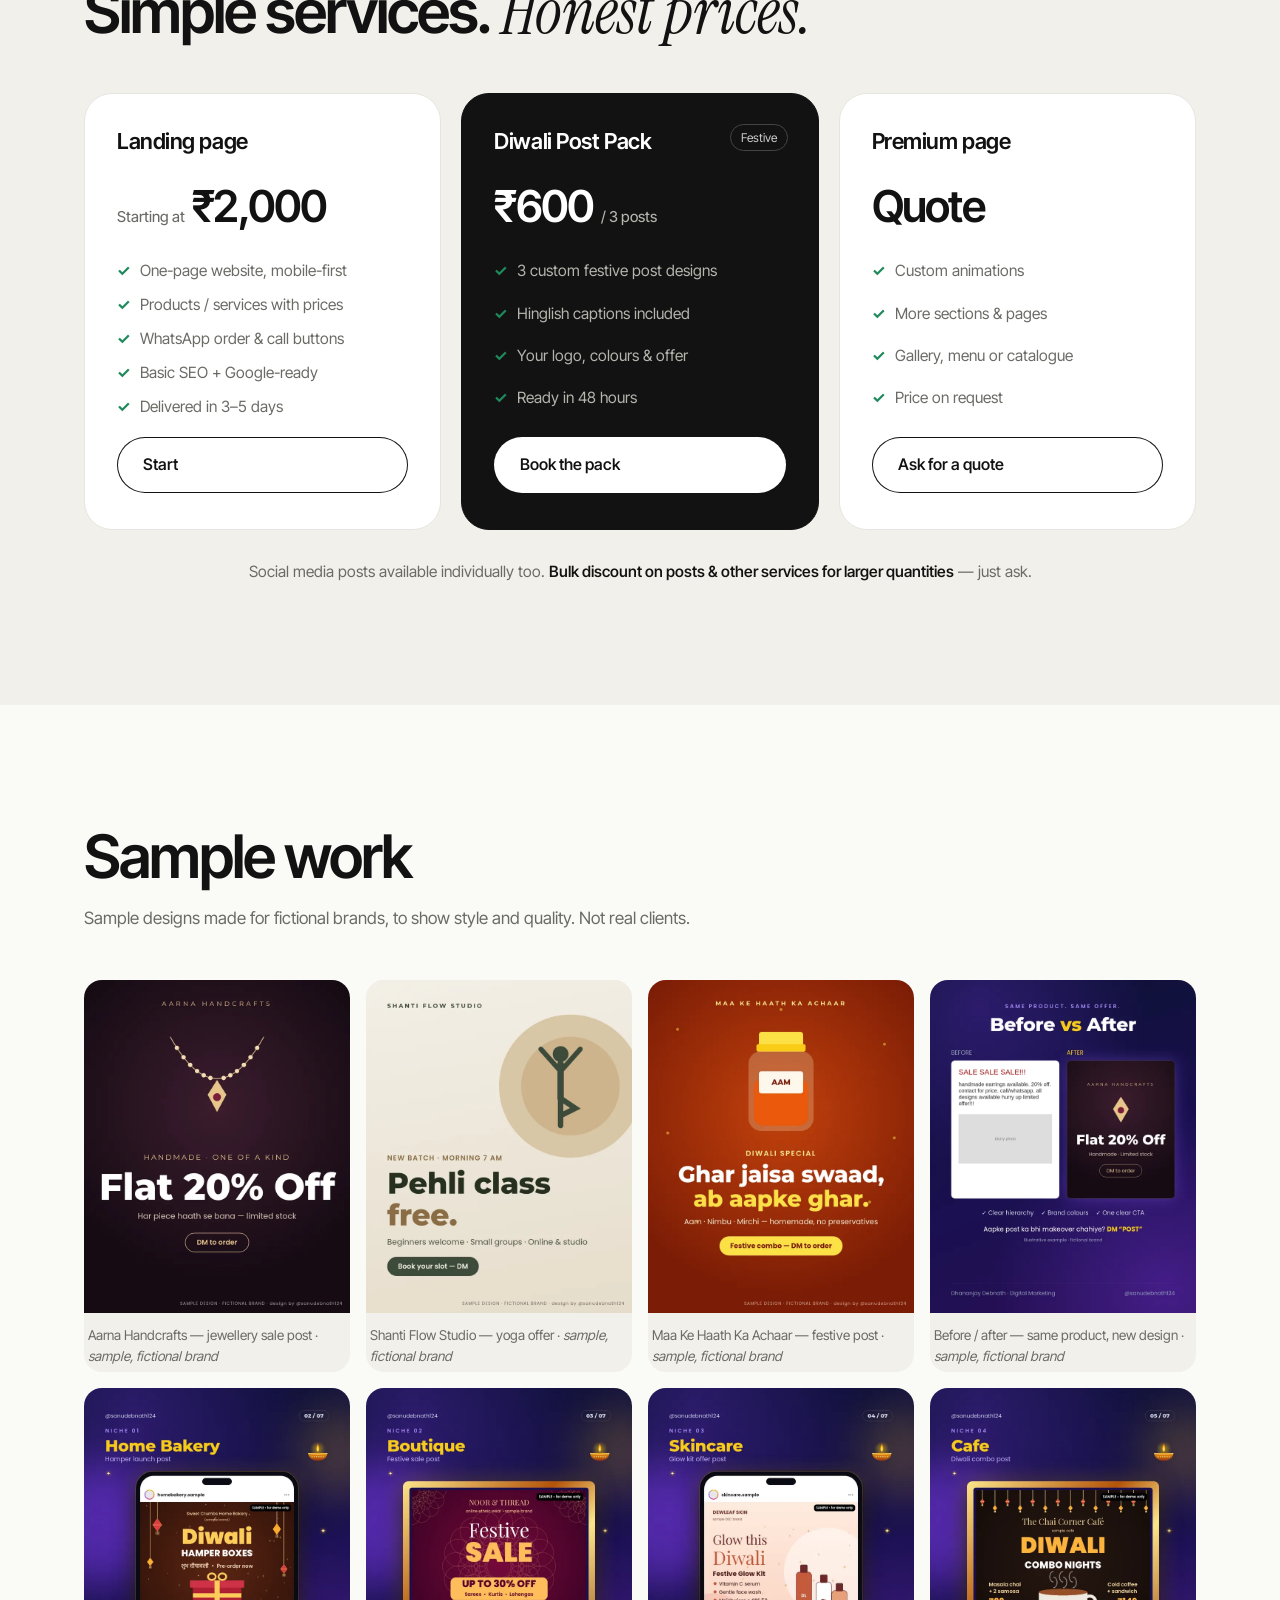
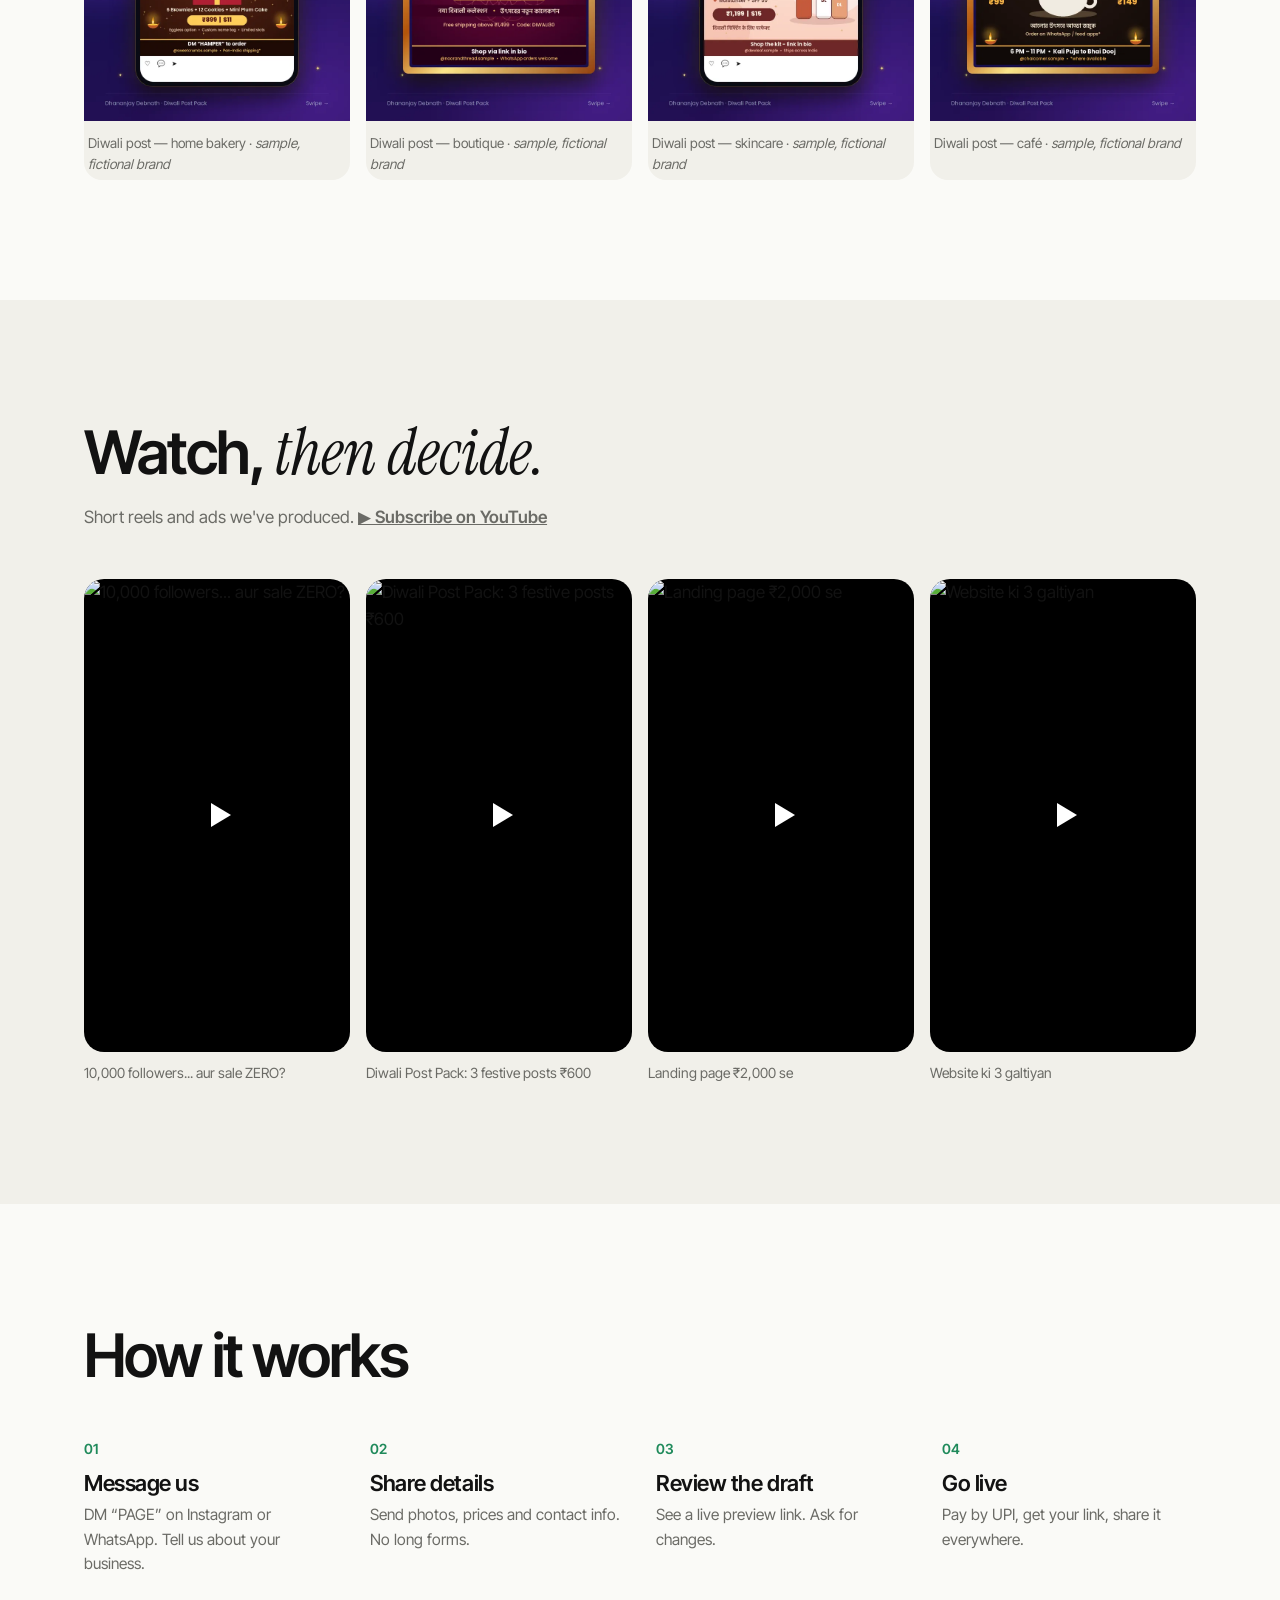
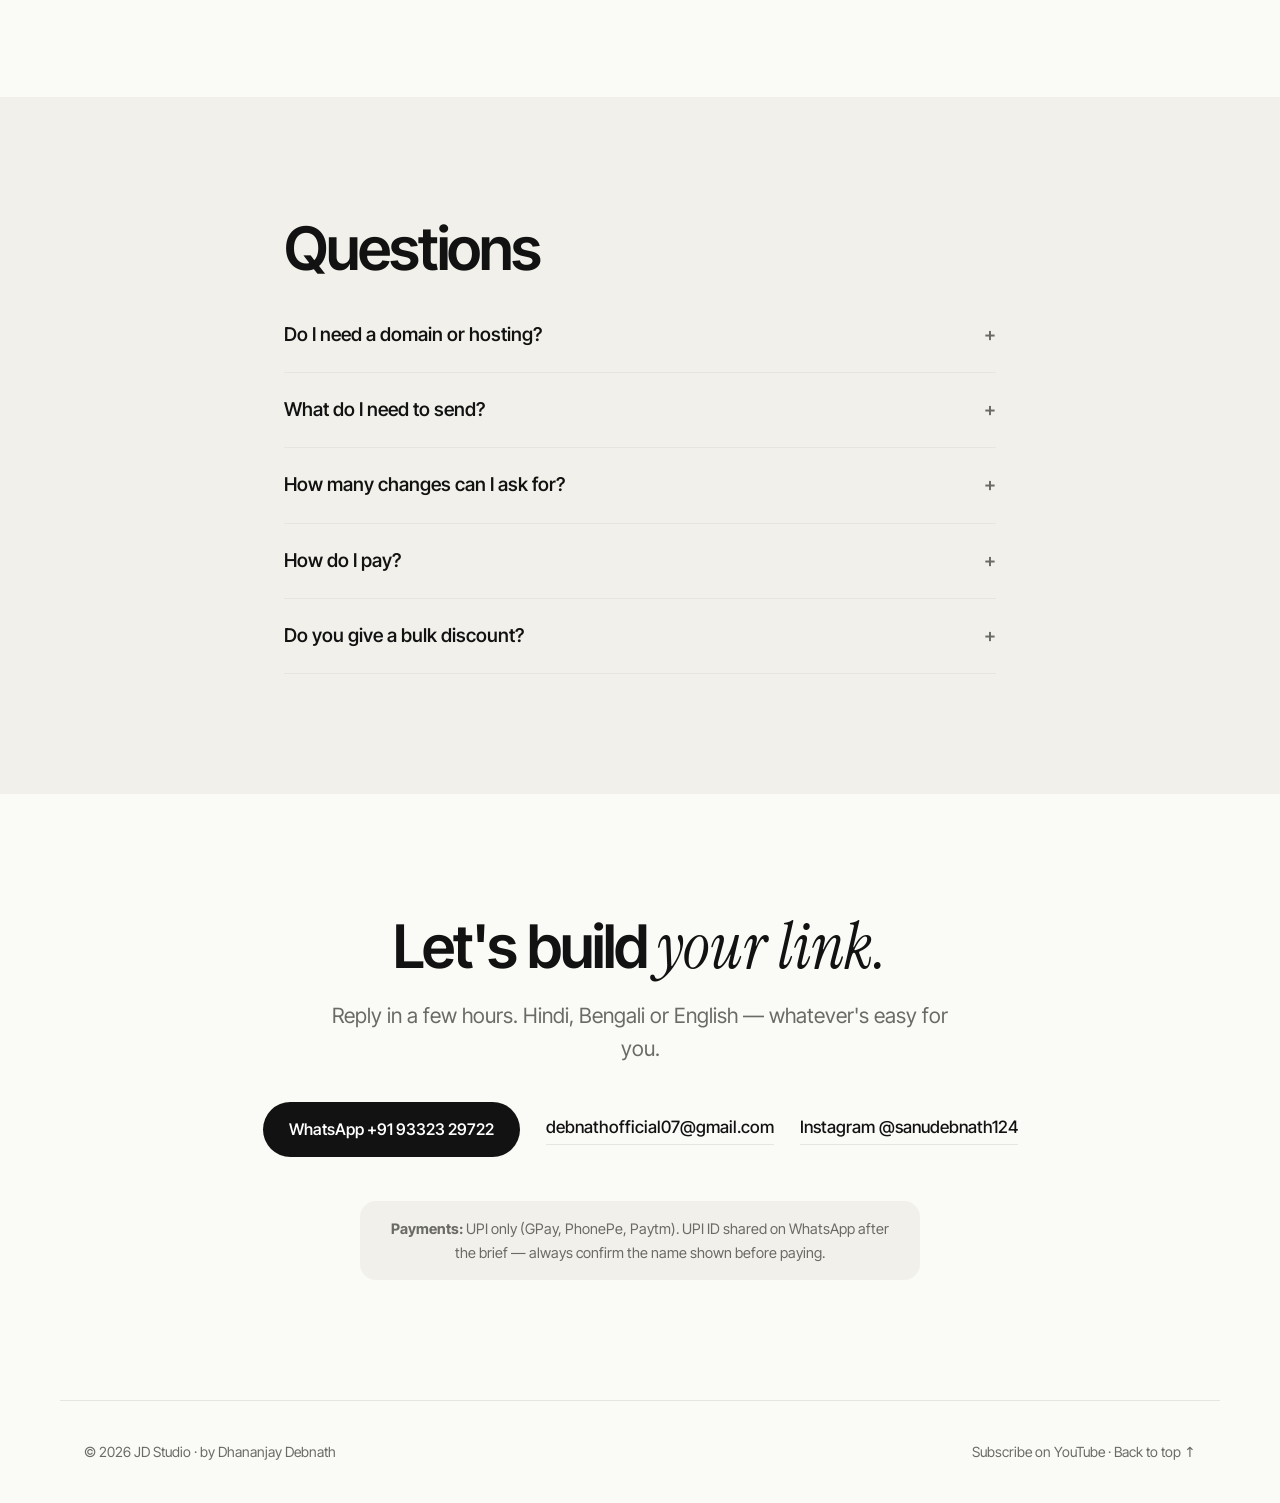
==== commit e5b9e2d1: "Videos: replace self-hosted mp4s with 4 JD Studio YouTube Shorts (click-to-load), add Subscribe link" ====
--- a/index.html
+++ b/index.html
@@ -74,11 +74,11 @@
 <section id="videos" class="band">
   <div class="wrap">
     <h2 class="r">Watch, <em>then decide.</em></h2>
-    <p class="sub r">Short reels and ads we've produced.</p>
-    <div class="vids" id="vids"><div class="r"><div class="vid"><video data-src="assets/video/jd-ad-online-customers.mp4" poster="assets/img/jd-ad-poster.jpg" controls muted playsinline preload="none"></video></div><p class="vt">Followers hain, sale nahi?</p></div>
-<div class="r"><div class="vid"><video data-src="assets/video/landing-promo.mp4" poster="assets/img/landing-promo-poster.jpg" controls muted playsinline preload="none"></video></div><p class="vt">Landing page promo</p></div>
-<div class="r"><div class="vid"><video data-src="assets/video/diwali-post-pack.mp4" poster="assets/img/diwali-post-pack-poster.jpg" controls muted playsinline preload="none"></video></div><p class="vt">Diwali Post Pack</p></div>
-<div class="r"><div class="vid"><video data-src="assets/video/reel-3-galtiyan.mp4" poster="assets/img/reel-3-galtiyan-poster.jpg" controls muted playsinline preload="none"></video></div><p class="vt">Instagram ki 3 galtiyan</p></div></div>
+    <p class="sub r">Short reels and ads we've produced. <a class="ytsub" href="https://www.youtube.com/channel/UC-zbsI4D_NT65cVzLdosk7w" target="_blank" rel="noopener">▶ Subscribe on YouTube</a></p>
+    <div class="vids" id="vids"><div class="r"><div class="vid"><button class="yt" data-id="nY9LhtEqjts" data-title="10,000 followers... aur sale ZERO?" aria-label="Play: 10,000 followers... aur sale ZERO?"><img src="https://i.ytimg.com/vi/nY9LhtEqjts/hqdefault.jpg" alt="10,000 followers... aur sale ZERO?" width="480" height="360" loading="lazy" decoding="async"><span class="play" aria-hidden="true"></span></button></div><p class="vt">10,000 followers... aur sale ZERO?</p></div>
+<div class="r"><div class="vid"><button class="yt" data-id="tBahoab2D7c" data-title="Diwali Post Pack: 3 festive posts ₹600" aria-label="Play: Diwali Post Pack: 3 festive posts ₹600"><img src="https://i.ytimg.com/vi/tBahoab2D7c/hqdefault.jpg" alt="Diwali Post Pack: 3 festive posts ₹600" width="480" height="360" loading="lazy" decoding="async"><span class="play" aria-hidden="true"></span></button></div><p class="vt">Diwali Post Pack: 3 festive posts ₹600</p></div>
+<div class="r"><div class="vid"><button class="yt" data-id="6diySLvVUc8" data-title="Landing page ₹2,000 se" aria-label="Play: Landing page ₹2,000 se"><img src="https://i.ytimg.com/vi/6diySLvVUc8/hqdefault.jpg" alt="Landing page ₹2,000 se" width="480" height="360" loading="lazy" decoding="async"><span class="play" aria-hidden="true"></span></button></div><p class="vt">Landing page ₹2,000 se</p></div>
+<div class="r"><div class="vid"><button class="yt" data-id="XYndLyv_EX4" data-title="Website ki 3 galtiyan" aria-label="Play: Website ki 3 galtiyan"><img src="https://i.ytimg.com/vi/XYndLyv_EX4/hqdefault.jpg" alt="Website ki 3 galtiyan" width="480" height="360" loading="lazy" decoding="async"><span class="play" aria-hidden="true"></span></button></div><p class="vt">Website ki 3 galtiyan</p></div></div>
   </div>
 </section>
 
@@ -110,8 +110,8 @@
   <p class="upi r"><b>Payments:</b> UPI only (GPay, PhonePe, Paytm). UPI ID shared on WhatsApp after the brief — always confirm the name shown before paying.</p>
 </section>
 </main>
-<footer class="wrap foot"><span>© <span id="y">2026</span> JD Studio · by Dhananjay Debnath</span><a href="#top">Back to top ↑</a></footer>
-<script>window.SITE={"youtubeIds": ["", "", ""]};</script>
+<footer class="wrap foot"><span>© <span id="y">2026</span> JD Studio · by Dhananjay Debnath</span><span><a href="https://www.youtube.com/channel/UC-zbsI4D_NT65cVzLdosk7w" target="_blank" rel="noopener">Subscribe on YouTube</a> · <a href="#top">Back to top ↑</a></span></footer>
+<script>window.SITE={};</script>
 <script src="assets/site.js" defer></script>
 </body>
 </html>
--- a/assets/site.css
+++ b/assets/site.css
@@ -62,3 +62,4 @@
 @media (prefers-reduced-motion:reduce){.r{opacity:1;transform:none;transition:none}html{scroll-behavior:auto}}
 @media (max-width:900px){nav{display:none}.cards,.steps{grid-template-columns:1fr}.grid,.vids{grid-template-columns:repeat(2,1fr)}.hero-device{grid-template-columns:1fr;gap:40px}.phone{grid-column:1;margin:0 auto;width:250px}.facts{grid-column:1;grid-template-columns:repeat(3,1fr);text-align:center}.facts b{font-size:16px}.band{padding:88px 0;margin-top:88px}.sec{padding-top:88px}.hero{padding-top:56px}}
 @media (max-width:480px){.btn-sm{display:none}.facts span{font-size:13px}}
+.yt{all:unset;cursor:pointer;display:block;width:100%;height:100%;position:relative}.yt img{width:100%;height:100%;object-fit:cover;display:block}.play{position:absolute;left:50%;top:50%;width:64px;height:64px;margin:-32px 0 0 -32px;border-radius:50%;background:rgba(0,0,0,.55);backdrop-filter:blur(4px);transition:transform .2s}.play:after{content:"";position:absolute;left:26px;top:20px;border-style:solid;border-width:12px 0 12px 20px;border-color:transparent transparent transparent #fff}.yt:hover .play,.yt:focus-visible .play{transform:scale(1.08)}.yt:focus-visible{outline:2px solid var(--ink,#111);outline-offset:-2px}.ytsub{white-space:nowrap;font-weight:600}
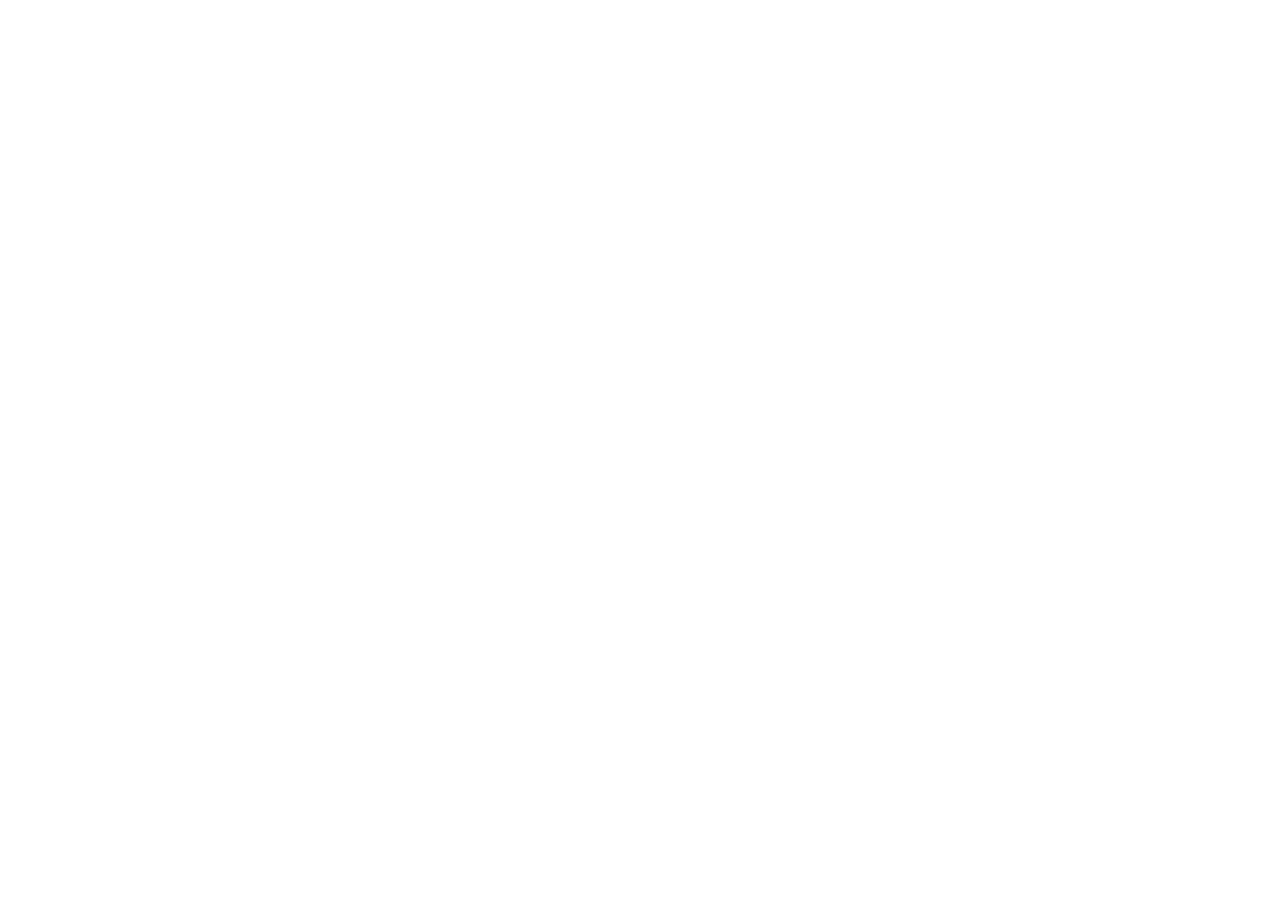
==== commit 4965fe45: "Redirect index.html to jdstudio-official.pages.dev (official site)" ====
--- a/index.html
+++ b/index.html
@@ -1,117 +1,21 @@
-<!doctype html>
-<html lang="en-IN">
+<!DOCTYPE html>
+<html lang="en">
 <head>
-<meta charset="utf-8">
-<meta name="viewport" content="width=device-width,initial-scale=1">
-<title>JD Studio — Landing pages & social posts for small Indian businesses</title>
-<meta name="google-site-verification" content="F6az00ue6ZzHpsmNxVkgnq_pRQLfzyC1yPKXiA4l2ks" />
-<meta name="description" content="JD Studio builds fast, mobile-first landing pages from ₹2,000 (3–5 days) and scroll-stopping social media posts for small businesses across India. WhatsApp-ready, UPI-friendly.">
-<link rel="canonical" href="https://debnathsanu171-commits.github.io/jd-studio/">
-<meta name="theme-color" content="#fafaf7">
-<meta property="og:type" content="website">
-<meta property="og:site_name" content="JD Studio">
-<meta property="og:title" content="JD Studio — Your business, one beautiful link.">
-<meta property="og:description" content="Landing pages starting at ₹2,000. Diwali Post Pack: 3 posts for ₹600 in 48 hours.">
-<meta property="og:url" content="https://debnathsanu171-commits.github.io/jd-studio/">
-<meta property="og:image" content="https://debnathsanu171-commits.github.io/jd-studio/assets/img/og.jpg">
-<meta property="og:locale" content="en_IN">
-<meta name="twitter:card" content="summary_large_image">
-<link rel="icon" href="favicon.ico" sizes="any">
-<link rel="icon" href="assets/img/favicon-32.png" type="image/png" sizes="32x32">
-<link rel="apple-touch-icon" href="apple-touch-icon.png">
-<link rel="preload" href="assets/fonts/intertight.woff2" as="font" type="font/woff2" crossorigin>
-<link rel="stylesheet" href="assets/site.css">
-<script type="application/ld+json">{"@context": "https://schema.org", "@type": ["ProfessionalService", "LocalBusiness"], "name": "JD Studio", "url": "https://debnathsanu171-commits.github.io/jd-studio/", "image": "https://debnathsanu171-commits.github.io/jd-studio/assets/img/og.jpg", "founder": {"@type": "Person", "name": "Dhananjay Debnath"}, "email": "debnathofficial07@gmail.com", "telephone": "+919332329722", "areaServed": {"@type": "Country", "name": "India"}, "address": {"@type": "PostalAddress", "addressCountry": "IN"}, "priceRange": "₹600–₹2,000+", "paymentAccepted": "UPI", "sameAs": ["https://instagram.com/sanudebnath124"], "hasOfferCatalog": {"@type": "OfferCatalog", "name": "Services", "itemListElement": [{"@type": "Offer", "name": "Landing page", "description": "Mobile-first one-page website, 3–5 day delivery", "priceSpecification": {"@type": "PriceSpecification", "minPrice": 2000, "priceCurrency": "INR"}}, {"@type": "Offer", "name": "Diwali Post Pack", "description": "3 festive posts in 48 hours", "price": 600, "priceCurrency": "INR"}, {"@type": "Offer", "name": "Premium landing page", "description": "Custom animations, more sections — price on request"}]}}</script>
+  <meta charset="utf-8">
+  <title>JD Studio has moved</title>
+  <meta name="robots" content="noindex,follow">
+  <meta http-equiv="refresh" content="0;url=https://jdstudio-official.pages.dev/">
+  <link rel="canonical" href="https://jdstudio-official.pages.dev/">
+  <script>location.replace("https://jdstudio-official.pages.dev/" + location.hash);</script>
+  <style>
+    body{margin:0;min-height:100vh;display:grid;place-items:center;font-family:system-ui,sans-serif;background:#F7F3EA;color:#1B2A4A;text-align:center;padding:2rem}
+    a{color:#B8922A}
+  </style>
 </head>
 <body>
-<a class="skip" href="#main">Skip to content</a>
-<header class="nav" id="top">
-  <div class="wrap nav-in">
-    <a href="#top" class="logo" aria-label="JD Studio home"><img src="assets/img/logo-mark-64.png" alt="" width="28" height="28" style="border-radius:7px">JD Studio</a>
-    <nav aria-label="Primary"><a href="#services">Services</a><a href="#work">Work</a><a href="#videos">Videos</a><a href="#faq">FAQ</a></nav>
-    <a class="btn btn-sm" href="https://wa.me/919332329722?text=Hi%2C%20I%20want%20a%20landing%20page" rel="noopener">Chat on WhatsApp</a>
-  </div>
-</header>
-<main id="main">
-<section class="hero wrap">
-  <p class="eyebrow r">Landing pages · Social posts · Made in India</p>
-  <h1 class="r">Your business,<br><em>one beautiful link.</em></h1>
-  <p class="lede r">Followers are great. Orders are better. JD Studio builds clean, fast pages where customers see your price, your photos and a WhatsApp order button — in one tap.</p>
-  <div class="cta-row r"><a class="btn" href="https://wa.me/919332329722?text=PAGE" rel="noopener">Get my page — from ₹2,000</a><a class="link" href="#work">See sample work →</a></div>
-  <div class="hero-device r">
-    <div class="phone"><div class="screen"><img src="assets/img/hero-sample-page.webp" alt="Sample landing page for a fictional jewellery brand on a phone" width="780" height="1688" fetchpriority="high"></div></div>
-    <ul class="facts"><li><b>3–5 days</b><span>delivery</span></li><li><b>Mobile-first</b><span>loads fast on 4G</span></li><li><b>WhatsApp</b><span>order button built in</span></li></ul>
-  </div>
-</section>
-
-<section id="services" class="band">
-  <div class="wrap">
-    <h2 class="r">Simple services. <em>Honest prices.</em></h2>
-    <div class="cards">
-      <article class="card r"><h3>Landing page</h3><p class="price"><small>Starting at</small> ₹2,000</p><ul><li>One-page website, mobile-first</li><li>Products / services with prices</li><li>WhatsApp order & call buttons</li><li>Basic SEO + Google-ready</li><li>Delivered in 3–5 days</li></ul><a class="btn btn-line" href="https://wa.me/919332329722?text=PAGE">Start</a></article>
-      <article class="card card-dark r"><span class="tag">Festive</span><h3>Diwali Post Pack</h3><p class="price">₹600 <small>/ 3 posts</small></p><ul><li>3 custom festive post designs</li><li>Hinglish captions included</li><li>Your logo, colours & offer</li><li>Ready in 48 hours</li></ul><a class="btn btn-light" href="https://wa.me/919332329722?text=DIWALI">Book the pack</a></article>
-      <article class="card r"><h3>Premium page</h3><p class="price">Quote</p><ul><li>Custom animations</li><li>More sections & pages</li><li>Gallery, menu or catalogue</li><li>Price on request</li></ul><a class="btn btn-line" href="https://wa.me/919332329722?text=PREMIUM">Ask for a quote</a></article>
-    </div>
-    <p class="note r">Social media posts available individually too. <b>Bulk discount on posts &amp; other services for larger quantities</b> — just ask.</p>
-  </div>
-</section>
-
-<section id="work" class="wrap sec">
-  <h2 class="r">Sample work</h2>
-  <p class="sub r">Sample designs made for fictional brands, to show style and quality. Not real clients.</p>
-  <div class="grid">
-    <figure class="r"><img src="assets/img/aarna-jewellery.webp" alt="Sample design for a fictional brand: Aarna Handcrafts — jewellery sale post" width="720" height="900" loading="lazy" decoding="async"><figcaption>Aarna Handcrafts — jewellery sale post · <i>sample, fictional brand</i></figcaption></figure>
-<figure class="r"><img src="assets/img/shanti-yoga.webp" alt="Sample design for a fictional brand: Shanti Flow Studio — yoga offer" width="720" height="900" loading="lazy" decoding="async"><figcaption>Shanti Flow Studio — yoga offer · <i>sample, fictional brand</i></figcaption></figure>
-<figure class="r"><img src="assets/img/maa-achaar.webp" alt="Sample design for a fictional brand: Maa Ke Haath Ka Achaar — festive post" width="720" height="900" loading="lazy" decoding="async"><figcaption>Maa Ke Haath Ka Achaar — festive post · <i>sample, fictional brand</i></figcaption></figure>
-<figure class="r"><img src="assets/img/before-after.webp" alt="Sample design for a fictional brand: Before / after — same product, new design" width="720" height="900" loading="lazy" decoding="async"><figcaption>Before / after — same product, new design · <i>sample, fictional brand</i></figcaption></figure>
-<figure class="r"><img src="assets/img/diwali-bakery.webp" alt="Sample design for a fictional brand: Diwali post — home bakery" width="720" height="900" loading="lazy" decoding="async"><figcaption>Diwali post — home bakery · <i>sample, fictional brand</i></figcaption></figure>
-<figure class="r"><img src="assets/img/diwali-boutique.webp" alt="Sample design for a fictional brand: Diwali post — boutique" width="720" height="900" loading="lazy" decoding="async"><figcaption>Diwali post — boutique · <i>sample, fictional brand</i></figcaption></figure>
-<figure class="r"><img src="assets/img/diwali-skincare.webp" alt="Sample design for a fictional brand: Diwali post — skincare" width="720" height="900" loading="lazy" decoding="async"><figcaption>Diwali post — skincare · <i>sample, fictional brand</i></figcaption></figure>
-<figure class="r"><img src="assets/img/diwali-cafe.webp" alt="Sample design for a fictional brand: Diwali post — café" width="720" height="900" loading="lazy" decoding="async"><figcaption>Diwali post — café · <i>sample, fictional brand</i></figcaption></figure>
-  </div>
-</section>
-
-<section id="videos" class="band">
-  <div class="wrap">
-    <h2 class="r">Watch, <em>then decide.</em></h2>
-    <p class="sub r">Short reels and ads we've produced. <a class="ytsub" href="https://www.youtube.com/channel/UC-zbsI4D_NT65cVzLdosk7w" target="_blank" rel="noopener">▶ Subscribe on YouTube</a></p>
-    <div class="vids" id="vids"><div class="r"><div class="vid"><button class="yt" data-id="nY9LhtEqjts" data-title="10,000 followers... aur sale ZERO?" aria-label="Play: 10,000 followers... aur sale ZERO?"><img src="https://i.ytimg.com/vi/nY9LhtEqjts/hqdefault.jpg" alt="10,000 followers... aur sale ZERO?" width="480" height="360" loading="lazy" decoding="async"><span class="play" aria-hidden="true"></span></button></div><p class="vt">10,000 followers... aur sale ZERO?</p></div>
-<div class="r"><div class="vid"><button class="yt" data-id="tBahoab2D7c" data-title="Diwali Post Pack: 3 festive posts ₹600" aria-label="Play: Diwali Post Pack: 3 festive posts ₹600"><img src="https://i.ytimg.com/vi/tBahoab2D7c/hqdefault.jpg" alt="Diwali Post Pack: 3 festive posts ₹600" width="480" height="360" loading="lazy" decoding="async"><span class="play" aria-hidden="true"></span></button></div><p class="vt">Diwali Post Pack: 3 festive posts ₹600</p></div>
-<div class="r"><div class="vid"><button class="yt" data-id="6diySLvVUc8" data-title="Landing page ₹2,000 se" aria-label="Play: Landing page ₹2,000 se"><img src="https://i.ytimg.com/vi/6diySLvVUc8/hqdefault.jpg" alt="Landing page ₹2,000 se" width="480" height="360" loading="lazy" decoding="async"><span class="play" aria-hidden="true"></span></button></div><p class="vt">Landing page ₹2,000 se</p></div>
-<div class="r"><div class="vid"><button class="yt" data-id="XYndLyv_EX4" data-title="Website ki 3 galtiyan" aria-label="Play: Website ki 3 galtiyan"><img src="https://i.ytimg.com/vi/XYndLyv_EX4/hqdefault.jpg" alt="Website ki 3 galtiyan" width="480" height="360" loading="lazy" decoding="async"><span class="play" aria-hidden="true"></span></button></div><p class="vt">Website ki 3 galtiyan</p></div></div>
-  </div>
-</section>
-
-<section class="wrap sec" id="process">
-  <h2 class="r">How it works</h2>
-  <ol class="steps">
-    <li class="r"><span>01</span><h3>Message us</h3><p>DM “PAGE” on Instagram or WhatsApp. Tell us about your business.</p></li>
-    <li class="r"><span>02</span><h3>Share details</h3><p>Send photos, prices and contact info. No long forms.</p></li>
-    <li class="r"><span>03</span><h3>Review the draft</h3><p>See a live preview link. Ask for changes.</p></li>
-    <li class="r"><span>04</span><h3>Go live</h3><p>Pay by UPI, get your link, share it everywhere.</p></li>
-  </ol>
-</section>
-
-<section id="faq" class="band">
-  <div class="wrap narrow">
-    <h2 class="r">Questions</h2>
-    <details class="r"><summary>Do I need a domain or hosting?</summary><p>No. Your page goes live on a free link first. If you want your own .in or .com domain later, we'll help you connect it (domain cost is paid by you, directly to the registrar).</p></details>
-    <details class="r"><summary>What do I need to send?</summary><p>Your business name, logo (if any), 5–10 product photos, prices, WhatsApp number and address or delivery area.</p></details>
-    <details class="r"><summary>How many changes can I ask for?</summary><p>Reasonable changes during the draft stage are included. Big new sections may move you to the Premium tier.</p></details>
-    <details class="r"><summary>How do I pay?</summary><p>UPI. A part is paid upfront to start, the rest after you approve the draft. Details on WhatsApp.</p></details>
-    <details class="r"><summary>Do you give a bulk discount?</summary><p>Yes — for larger quantities of posts and other services. Message us with what you need for a quote.</p></details>
-  </div>
-</section>
-
-<section id="contact" class="wrap sec contact">
-  <h2 class="r">Let's build <em>your link.</em></h2>
-  <p class="lede r">Reply in a few hours. Hindi, Bengali or English — whatever's easy for you.</p>
-  <div class="cta-row r"><a class="btn" href="https://wa.me/919332329722?text=PAGE">WhatsApp +91 93323 29722</a><a class="link" href="mailto:debnathofficial07@gmail.com">debnathofficial07@gmail.com</a><a class="link" href="https://instagram.com/sanudebnath124" rel="noopener">Instagram @sanudebnath124</a></div>
-  <p class="upi r"><b>Payments:</b> UPI only (GPay, PhonePe, Paytm). UPI ID shared on WhatsApp after the brief — always confirm the name shown before paying.</p>
-</section>
-</main>
-<footer class="wrap foot"><span>© <span id="y">2026</span> JD Studio · by Dhananjay Debnath</span><span><a href="https://www.youtube.com/channel/UC-zbsI4D_NT65cVzLdosk7w" target="_blank" rel="noopener">Subscribe on YouTube</a> · <a href="#top">Back to top ↑</a></span></footer>
-<script>window.SITE={};</script>
-<script src="assets/site.js" defer></script>
+  <main>
+    <p>JD Studio has moved to the official site.</p>
+    <p><a href="https://jdstudio-official.pages.dev/">Continue to jdstudio-official.pages.dev →</a></p>
+  </main>
 </body>
 </html>
